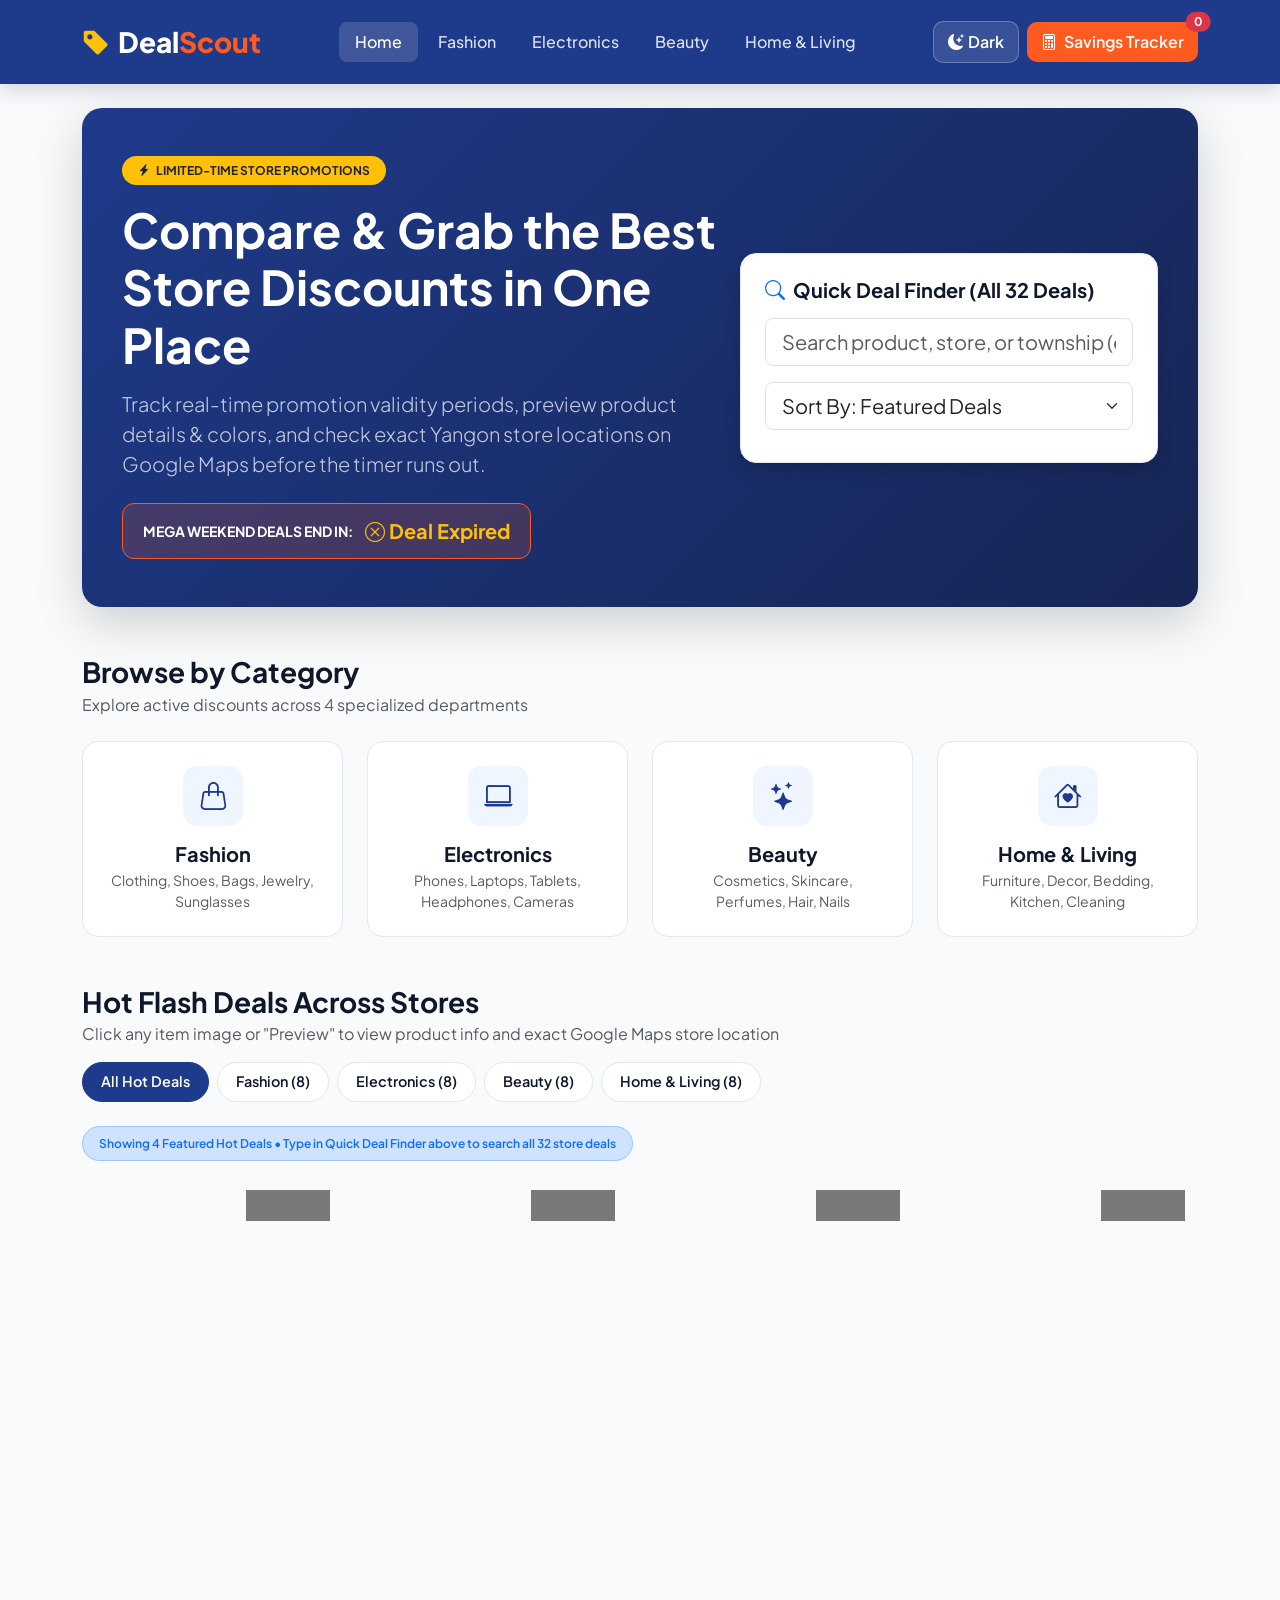
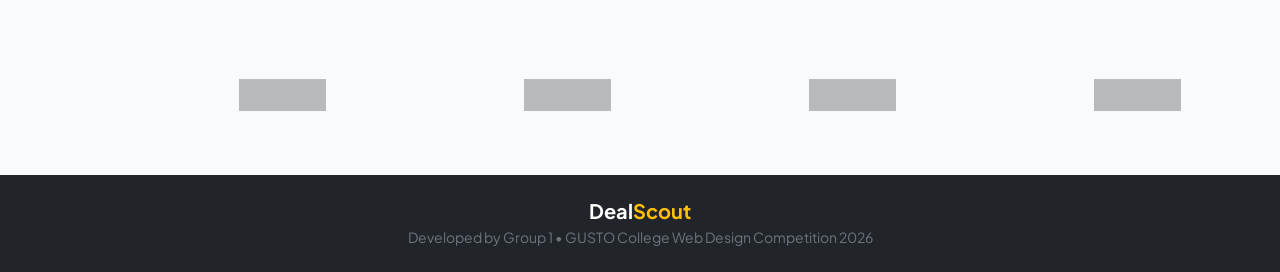
==== index.html @ e1273cd5 "Add files via upload" ====
<!DOCTYPE html>
<html lang="en" data-bs-theme="light">
<head>
    <meta charset="UTF-8">
    <meta name="viewport" content="width=device-width, initial-scale=1.0">
    <title>DealScout | Centralized Store Discount Hub</title>
    <!-- Prevent Dark Mode White Flash on Page Load -->
    <script>
        document.documentElement.setAttribute('data-bs-theme', localStorage.getItem('dealScoutTheme') || 'light');
    </script>
    <!-- Bootstrap 5.3 CSS -->
    <link href="https://cdn.jsdelivr.net/npm/bootstrap@5.3.2/dist/css/bootstrap.min.css" rel="stylesheet">
    <!-- Bootstrap Icons -->
    <link href="https://cdn.jsdelivr.net/npm/bootstrap-icons@1.11.1/font/bootstrap-icons.css" rel="stylesheet">
    <!-- Custom CSS -->
    <link rel="stylesheet" href="style.css">
    <link rel="stylesheet" href="css/style.css">
</head>
<body>

    <!-- Top Navigation Bar -->
    <nav class="navbar navbar-expand-lg navbar-dark navbar-dealscout sticky-top py-3">
        <div class="container">
            <a class="navbar-brand fs-3" href="index.html">
                <i class="bi bi-tag-fill me-2 text-warning"></i>Deal<span>Scout</span>
            </a>
            <button class="navbar-toggler" type="button" data-bs-toggle="collapse" data-bs-target="#mainNav">
                <span class="navbar-toggler-icon"></span>
            </button>
            <div class="collapse navbar-collapse" id="mainNav">
                <ul class="navbar-nav mx-auto gap-1">
                    <li class="nav-item"><a class="nav-link active" href="index.html">Home</a></li>
                    <li class="nav-item"><a class="nav-link" href="fashion.html">Fashion</a></li>
                    <li class="nav-item"><a class="nav-link" href="electronics.html">Electronics</a></li>
                    <li class="nav-item"><a class="nav-link" href="beauty.html">Beauty</a></li>
                    <li class="nav-item"><a class="nav-link" href="home-living.html">Home & Living</a></li>
                </ul>
                <div class="d-flex align-items-center gap-2 mt-3 mt-lg-0">
                    <!-- Light / Dark Mode Toggle Button -->
                    <button class="btn btn-theme-toggle" id="themeToggleBtn" type="button" title="Switch Theme">
                        <i class="bi bi-moon-stars-fill me-1"></i><span>Dark</span>
                    </button>
                    <!-- Savings Tracker Drawer Button -->
                    <button class="btn btn-accent position-relative" data-bs-toggle="offcanvas" data-bs-target="#savingsDrawer">
                        <i class="bi bi-calculator me-1"></i> Savings Tracker
                        <span id="savedCountBadge" class="position-absolute top-0 start-100 translate-middle badge rounded-pill bg-danger">0</span>
                    </button>
                </div>
            </div>
        </div>
    </nav>

    <!-- Hero Banner Section -->
    <header class="container my-4">
        <div class="hero-banner shadow-lg">
            <div class="row align-items-center g-4">
                <div class="col-lg-7">
                    <span class="badge bg-warning text-dark fw-bold mb-3 px-3 py-2 rounded-pill">
                        <i class="bi bi-lightning-charge-fill me-1"></i> LIMITED-TIME STORE PROMOTIONS
                    </span>
                    <h1 class="display-5 fw-bold mb-3">Compare & Grab the Best Store Discounts in One Place</h1>
                    <p class="lead opacity-75 mb-4">
                        Track real-time promotion validity periods, preview product details & colors, and check exact Yangon store locations on Google Maps before the timer runs out.
                    </p>
                    <div class="flash-timer-box">
                        <span class="fw-bold text-uppercase small">Mega Weekend Deals End In:</span>
                        <span class="fs-5 fw-bold text-warning" data-expiry="2026-11-05T23:59:59">Loading...</span>
                    </div>
                </div>
                <div class="col-lg-5">
                    <div class="finder-box p-4 rounded-4 shadow">
                        <h5 class="fw-bold mb-3"><i class="bi bi-search me-2 text-primary"></i>Quick Deal Finder (All 32 Deals)</h5>
                        <div class="mb-3">
                            <input type="text" id="searchInput" class="form-control form-control-lg" placeholder="Search product, store, or township (e.g. Nike, S25, Sanchaung)...">
                        </div>
                        <div class="mb-2">
                            <select id="sortSelect" class="form-select form-select-lg">
                                <option value="default">Sort By: Featured Deals</option>
                                <option value="discount-desc">Highest Discount (%)</option>
                                <option value="ending-soon">Ending Soonest (Expiry Alert)</option>
                                <option value="price-asc">Price: Low to High</option>
                                <option value="price-desc">Price: High to Low</option>
                            </select>
                        </div>
                    </div>
                </div>
            </div>
        </div>
    </header>

    <!-- 4 Main Category Showcase (Auto-hides when typing in Quick Deal Finder) -->
    <section class="container my-5" id="categoryShowcaseSection">
        <div class="d-flex justify-content-between align-items-end mb-4">
            <div>
                <h3 class="fw-bold mb-1">Browse by Category</h3>
                <p class="text-muted mb-0">Explore active discounts across 4 specialized departments</p>
            </div>
        </div>
        <div class="row g-4">
            <div class="col-6 col-md-3">
                <a href="fashion.html" class="cat-card">
                    <div class="cat-icon"><i class="bi bi-handbag"></i></div>
                    <h5 class="fw-bold mb-1">Fashion</h5>
                    <small class="text-muted">Clothing, Shoes, Bags, Jewelry, Sunglasses</small>
                </a>
            </div>
            <div class="col-6 col-md-3">
                <a href="electronics.html" class="cat-card">
                    <div class="cat-icon"><i class="bi bi-laptop"></i></div>
                    <h5 class="fw-bold mb-1">Electronics</h5>
                    <small class="text-muted">Phones, Laptops, Tablets, Headphones, Cameras</small>
                </a>
            </div>
            <div class="col-6 col-md-3">
                <a href="beauty.html" class="cat-card">
                    <div class="cat-icon"><i class="bi bi-stars"></i></div>
                    <h5 class="fw-bold mb-1">Beauty</h5>
                    <small class="text-muted">Cosmetics, Skincare, Perfumes, Hair, Nails</small>
                </a>
            </div>
            <div class="col-6 col-md-3">
                <a href="home-living.html" class="cat-card">
                    <div class="cat-icon"><i class="bi bi-house-heart"></i></div>
                    <h5 class="fw-bold mb-1">Home & Living</h5>
                    <small class="text-muted">Furniture, Decor, Bedding, Kitchen, Cleaning</small>
                </a>
            </div>
        </div>
    </section>

    <!-- Hot Limited-Time Deals & Global Search Results Section -->
    <main class="container my-5" id="dealsSection">
        <div class="d-flex flex-wrap justify-content-between align-items-center mb-4 gap-3">
            <div>
                <h3 class="fw-bold mb-1" id="dealsSectionTitle">Hot Flash Deals Across Stores</h3>
                <p class="text-muted mb-0" id="dealsSectionSubtitle">Click any item image or "Preview" to view product info and exact Google Maps store location</p>
            </div>
            <div class="d-flex flex-wrap gap-2">
                <button class="filter-btn active" data-filter="all">All Hot Deals</button>
                <button class="filter-btn" data-filter="fashion">Fashion (8)</button>
                <button class="filter-btn" data-filter="electronics">Electronics (8)</button>
                <button class="filter-btn" data-filter="beauty">Beauty (8)</button>
                <button class="filter-btn" data-filter="home">Home & Living (8)</button>
            </div>
        </div>

        <div class="row g-4" id="dealsContainer">

            <!-- ================= FEATURED HOT DEALS (4 ITEMS) ================= -->

            <!-- 1. Featured Fashion: Nike Free RN Sneakers -->
            <div class="col-md-6 col-lg-3 deal-col" data-hot="true" data-subcat="fashion" data-keywords="shoe shoes sneakers footwear nike sanchaung" data-title="Nike Free RN Running Sneakers" data-store="Light-Sneakers Shop" data-location="No.57, Mingalar St & Pannchan St Corner, Sanchaung, Yangon" data-price="140000" data-discount="30">
                <div class="deal-card">
                    <div class="deal-img-wrapper">
                        <img src="https://images.unsplash.com/photo-1542291026-7eec264c27ff?auto=format&fit=crop&w=700&q=80" alt="Nike Free RN Running Sneakers">
                        <span class="badge-discount">-30% OFF</span>
                        <span class="badge-timer" data-expiry="2026-11-04T20:00:00">Loading...</span>
                    </div>
                    <div class="p-3 d-flex flex-column flex-grow-1">
                        <div class="mb-2">
                            <div class="d-flex justify-content-between align-items-center">
                                <span class="store-tag"><i class="bi bi-shop me-1"></i>Light-Sneakers Shop</span>
                                <span class="badge bg-secondary-subtle text-secondary border">Shoes</span>
                            </div>
                            <div class="store-location mt-1"><i class="bi bi-geo-alt-fill text-danger me-1"></i>No.57, Mingalar St & Pannchan St Corner, Sanchaung, Yangon</div>
                        </div>
                        <h6 class="fw-bold mb-1">Nike Free RN Running Sneakers</h6>
                        <small class="text-muted mb-3">Valid until: Nov 4, 2026</small>
                        <div class="mt-auto">
                            <div class="d-flex align-items-baseline gap-2 mb-2">
                                <span class="price-new">140,000 MMK</span>
                                <span class="price-old">200,000 MMK</span>
                            </div>
                            <div class="d-flex justify-content-between align-items-center">
                                <span class="savings-pill">Save 60,000 MMK</span>
                                <button class="btn btn-sm btn-accent save-deal-btn" onclick="addSavedDeal('Nike Free RN Running Sneakers', 'Light-Sneakers Shop (No.57)', 200000, 140000)">
                                    <i class="bi bi-bookmark-plus me-1"></i>Save Deal
                                </button>
                            </div>
                        </div>
                    </div>
                </div>
            </div>

            <!-- 2. Featured Electronics: Sony Headphones (Expired Black & White Demo Card) -->
            <div class="col-md-6 col-lg-3 deal-col" data-hot="true" data-subcat="electronics" data-keywords="headphone headphones audio headset sony kyauktada pansodan" data-title="Sony Wireless Noise Canceling Headphones" data-store="Remax Pansodan Corner" data-location="No.237/239, Ground Floor, Pansodan St, Kyauktada, Yangon" data-price="680000" data-discount="20">
                <div class="deal-card">
                    <div class="deal-img-wrapper">
                        <img src="https://images.unsplash.com/photo-1505740420928-5e560c06d30e?auto=format&fit=crop&w=700&q=80" alt="Sony Headphones">
                        <span class="badge-discount">-20% OFF</span>
                        <span class="badge-timer" data-expiry="2026-11-01T10:00:00">Loading...</span>
                    </div>
                    <div class="p-3 d-flex flex-column flex-grow-1">
                        <div class="mb-2">
                            <div class="d-flex justify-content-between align-items-center">
                                <span class="store-tag"><i class="bi bi-shop me-1"></i>Remax Pansodan Corner</span>
                                <span class="badge bg-secondary-subtle text-secondary border">Headphones</span>
                            </div>
                            <div class="store-location mt-1"><i class="bi bi-geo-alt-fill text-danger me-1"></i>No.237/239, Ground Floor, Pansodan St, Kyauktada, Yangon</div>
                        </div>
                        <h6 class="fw-bold mb-1">Sony Wireless Noise Canceling Headphones</h6>
                        <small class="text-muted mb-3">Valid until: Nov 1, 2026</small>
                        <div class="mt-auto">
                            <div class="d-flex align-items-baseline gap-2 mb-2">
                                <span class="price-new">680,000 MMK</span>
                                <span class="price-old">850,000 MMK</span>
                            </div>
                            <div class="d-flex justify-content-between align-items-center">
                                <span class="savings-pill">Save 170,000 MMK</span>
                                <button class="btn btn-sm btn-accent save-deal-btn" onclick="addSavedDeal('Sony Wireless Noise Canceling Headphones', 'Remax Pansodan Corner (No.237/239)', 850000, 680000)">
                                    <i class="bi bi-bookmark-plus me-1"></i>Save Deal
                                </button>
                            </div>
                        </div>
                    </div>
                </div>
            </div>

            <!-- 3. Featured Beauty: Skincare Bundle (Urgent < 24 Hours Red Alert Demo Card) -->
            <div class="col-md-6 col-lg-3 deal-col" data-hot="true" data-subcat="beauty" data-keywords="skincare skin glow serum cream kamayut hledan" data-title="Hydrating Glow Skincare Full Bundle" data-store="Beauty Diary" data-location="Hledan Center, Ground Floor, Kamayut, Yangon" data-price="75000" data-discount="40">
                <div class="deal-card">
                    <div class="deal-img-wrapper">
                        <img src="https://images.unsplash.com/photo-1556228720-195a672e8a03?auto=format&fit=crop&w=700&q=80" alt="Hydrating Glow Skincare Full Bundle">
                        <span class="badge-discount">-40% OFF</span>
                        <span class="badge-timer" data-expiry="2026-11-02T15:00:00">Loading...</span>
                    </div>
                    <div class="p-3 d-flex flex-column flex-grow-1">
                        <div class="mb-2">
                            <div class="d-flex justify-content-between align-items-center">
                                <span class="store-tag"><i class="bi bi-shop me-1"></i>Beauty Diary</span>
                                <span class="badge bg-secondary-subtle text-secondary border">Skincare</span>
                            </div>
                            <div class="store-location mt-1"><i class="bi bi-geo-alt-fill text-danger me-1"></i>Hledan Center, Ground Floor, Kamayut, Yangon</div>
                        </div>
                        <h6 class="fw-bold mb-1">Hydrating Glow Skincare Full Bundle</h6>
                        <small class="text-muted mb-3">Valid until: Nov 2, 2026</small>
                        <div class="mt-auto">
                            <div class="d-flex align-items-baseline gap-2 mb-2">
                                <span class="price-new">75,000 MMK</span>
                                <span class="price-old">125,000 MMK</span>
                            </div>
                            <div class="d-flex justify-content-between align-items-center">
                                <span class="savings-pill">Save 50,000 MMK</span>
                                <button class="btn btn-sm btn-accent save-deal-btn" onclick="addSavedDeal('Hydrating Glow Skincare Full Bundle', 'Beauty Diary (Hledan Center)', 125000, 75000)">
                                    <i class="bi bi-bookmark-plus me-1"></i>Save Deal
                                </button>
                            </div>
                        </div>
                    </div>
                </div>
            </div>

            <!-- 4. Featured Home & Living: Nordic Armchair -->
            <div class="col-md-6 col-lg-3 deal-col" data-hot="true" data-subcat="home" data-keywords="furniture chair sofa armchair living thaketa" data-title="Minimalist Nordic Accent Armchair" data-store="Sweety Home Living Mall" data-location="No. 296/A-12, Ayeyar Wun Road, Thaketa, Yangon" data-price="180000" data-discount="25">
                <div class="deal-card">
                    <div class="deal-img-wrapper">
                        <img src="https://images.unsplash.com/photo-1586023492125-27b2c045efd7?auto=format&fit=crop&w=700&q=80" alt="Minimalist Nordic Accent Armchair">
                        <span class="badge-discount">-25% OFF</span>
                        <span class="badge-timer" data-expiry="2026-11-05T23:59:00">Loading...</span>
                    </div>
                    <div class="p-3 d-flex flex-column flex-grow-1">
                        <div class="mb-2">
                            <div class="d-flex justify-content-between align-items-center">
                                <span class="store-tag"><i class="bi bi-shop me-1"></i>Sweety Home Living Mall</span>
                                <span class="badge bg-secondary-subtle text-secondary border">Furniture</span>
                            </div>
                            <div class="store-location mt-1"><i class="bi bi-geo-alt-fill text-danger me-1"></i>No. 296/A-12, Ayeyar Wun Road, Thaketa, Yangon</div>
                        </div>
                        <h6 class="fw-bold mb-1">Minimalist Nordic Accent Armchair</h6>
                        <small class="text-muted mb-3">Valid until: Nov 5, 2026</small>
                        <div class="mt-auto">
                            <div class="d-flex align-items-baseline gap-2 mb-2">
                                <span class="price-new">180,000 MMK</span>
                                <span class="price-old">240,000 MMK</span>
                            </div>
                            <div class="d-flex justify-content-between align-items-center">
                                <span class="savings-pill">Save 60,000 MMK</span>
                                <button class="btn btn-sm btn-accent save-deal-btn" onclick="addSavedDeal('Minimalist Nordic Accent Armchair', 'Sweety Home Living Mall (No. 296/A-12)', 240000, 180000)">
                                    <i class="bi bi-bookmark-plus me-1"></i>Save Deal
                                </button>
                            </div>
                        </div>
                    </div>
                </div>
            </div>

            <!-- ================= REMAINING FASHION DEALS (7 ITEMS) ================= -->

            <div class="col-md-6 col-lg-3 deal-col" data-hot="false" data-subcat="fashion" data-keywords="clothing shirt cotton clothes apparel bahan" data-title="Cotton Casual Button-Down Shirt" data-store="Fashmob" data-location="Golden Link Condo, Link Street, Bahan, Yangon" data-price="45500" data-discount="35">
                <div class="deal-card">
                    <div class="deal-img-wrapper">
                        <img src="https://images.unsplash.com/photo-1596755094514-f87e34085b2c?auto=format&fit=crop&w=700&q=80" alt="Cotton Casual Button-Down Shirt">
                        <span class="badge-discount">-35% OFF</span>
                        <span class="badge-timer" data-expiry="2026-11-04T21:00:00">Loading...</span>
                    </div>
                    <div class="p-3 d-flex flex-column flex-grow-1">
                        <div class="mb-2">
                            <div class="d-flex justify-content-between align-items-center">
                                <span class="store-tag"><i class="bi bi-shop me-1"></i>Fashmob</span>
                                <span class="badge bg-secondary-subtle text-secondary border">Clothing</span>
                            </div>
                            <div class="store-location mt-1"><i class="bi bi-geo-alt-fill text-danger me-1"></i>Golden Link Condo, Link Street, Bahan, Yangon</div>
                        </div>
                        <h6 class="fw-bold mb-1">Cotton Casual Button-Down Shirt</h6>
                        <small class="text-muted mb-3">Valid until: Nov 4, 2026</small>
                        <div class="mt-auto">
                            <div class="d-flex align-items-baseline gap-2 mb-2">
                                <span class="price-new">45,500 MMK</span>
                                <span class="price-old">70,000 MMK</span>
                            </div>
                            <div class="d-flex justify-content-between align-items-center">
                                <span class="savings-pill">Save 24,500 MMK</span>
                                <button class="btn btn-sm btn-accent save-deal-btn" onclick="addSavedDeal('Cotton Casual Button-Down Shirt', 'Fashmob (Golden Link Condo)', 70000, 45500)">
                                    <i class="bi bi-bookmark-plus me-1"></i>Save Deal
                                </button>
                            </div>
                        </div>
                    </div>
                </div>
            </div>

            <div class="col-md-6 col-lg-3 deal-col" data-hot="false" data-subcat="fashion" data-keywords="clothing jacket denim clothes sanchaung times city" data-title="Classic Fit Denim Jacket" data-store="Wave Wear" data-location="Times City Mall, 2nd Floor A226, Sanchaung, Yangon" data-price="64000" data-discount="20">
                <div class="deal-card">
                    <div class="deal-img-wrapper">
                        <img src="https://images.unsplash.com/photo-1551537482-f2075a1d41f2?auto=format&fit=crop&w=700&q=80" alt="Classic Fit Denim Jacket">
                        <span class="badge-discount">-20% OFF</span>
                        <span class="badge-timer" data-expiry="2026-11-05T22:00:00">Loading...</span>
                    </div>
                    <div class="p-3 d-flex flex-column flex-grow-1">
                        <div class="mb-2">
                            <div class="d-flex justify-content-between align-items-center">
                                <span class="store-tag"><i class="bi bi-shop me-1"></i>Wave Wear</span>
                                <span class="badge bg-secondary-subtle text-secondary border">Clothing</span>
                            </div>
                            <div class="store-location mt-1"><i class="bi bi-geo-alt-fill text-danger me-1"></i>Times City Mall, 2nd Floor A226, Sanchaung, Yangon</div>
                        </div>
                        <h6 class="fw-bold mb-1">Classic Fit Denim Jacket</h6>
                        <small class="text-muted mb-3">Valid until: Nov 5, 2026</small>
                        <div class="mt-auto">
                            <div class="d-flex align-items-baseline gap-2 mb-2">
                                <span class="price-new">64,000 MMK</span>
                                <span class="price-old">80,000 MMK</span>
                            </div>
                            <div class="d-flex justify-content-between align-items-center">
                                <span class="savings-pill">Save 16,000 MMK</span>
                                <button class="btn btn-sm btn-accent save-deal-btn" onclick="addSavedDeal('Classic Fit Denim Jacket', 'Wave Wear (Times City Mall)', 80000, 64000)">
                                    <i class="bi bi-bookmark-plus me-1"></i>Save Deal
                                </button>
                            </div>
                        </div>
                    </div>
                </div>
            </div>

            <div class="col-md-6 col-lg-3 deal-col" data-hot="false" data-subcat="fashion" data-keywords="shoe shoes sneakers footwear adidas eqt sanchaung times city" data-title="Adidas EQT Bask ADV Sneakers" data-store="Fashion in Time" data-location="Times City Mall, 4th Floor A-402, Sanchaung, Yangon" data-price="135000" data-discount="25">
                <div class="deal-card">
                    <div class="deal-img-wrapper">
                        <img src="https://images.unsplash.com/photo-1518002171953-a080ee817e1f?auto=format&fit=crop&w=700&q=80" alt="Adidas EQT Bask ADV Sneakers">
                        <span class="badge-discount">-25% OFF</span>
                        <span class="badge-timer" data-expiry="2026-11-04T18:00:00">Loading...</span>
                    </div>
                    <div class="p-3 d-flex flex-column flex-grow-1">
                        <div class="mb-2">
                            <div class="d-flex justify-content-between align-items-center">
                                <span class="store-tag"><i class="bi bi-shop me-1"></i>Fashion in Time</span>
                                <span class="badge bg-secondary-subtle text-secondary border">Shoes</span>
                            </div>
                            <div class="store-location mt-1"><i class="bi bi-geo-alt-fill text-danger me-1"></i>Times City Mall, 4th Floor A-402, Sanchaung, Yangon</div>
                        </div>
                        <h6 class="fw-bold mb-1">Adidas EQT Bask ADV Sneakers</h6>
                        <small class="text-muted mb-3">Valid until: Nov 4, 2026</small>
                        <div class="mt-auto">
                            <div class="d-flex align-items-baseline gap-2 mb-2">
                                <span class="price-new">135,000 MMK</span>
                                <span class="price-old">180,000 MMK</span>
                            </div>
                            <div class="d-flex justify-content-between align-items-center">
                                <span class="savings-pill">Save 45,000 MMK</span>
                                <button class="btn btn-sm btn-accent save-deal-btn" onclick="addSavedDeal('Adidas EQT Bask ADV Sneakers', 'Fashion in Time (Times City Mall)', 180000, 135000)">
                                    <i class="bi bi-bookmark-plus me-1"></i>Save Deal
                                </button>
                            </div>
                        </div>
                    </div>
                </div>
            </div>

            <div class="col-md-6 col-lg-3 deal-col" data-hot="false" data-subcat="fashion" data-keywords="bag bags handbag leather crossbody bahan" data-title="Classic Leather Crossbody Bag" data-store="The Classy Branded Collection" data-location="Inya Palace Center, Kabar Aye Pagoda Road, Bahan, Yangon" data-price="84000" data-discount="30">
                <div class="deal-card">
                    <div class="deal-img-wrapper">
                        <img src="https://images.unsplash.com/photo-1548036328-c9fa89d128fa?auto=format&fit=crop&w=700&q=80" alt="Classic Leather Crossbody Bag">
                        <span class="badge-discount">-30% OFF</span>
                        <span class="badge-timer" data-expiry="2026-11-02T16:00:00">Loading...</span>
                    </div>
                    <div class="p-3 d-flex flex-column flex-grow-1">
                        <div class="mb-2">
                            <div class="d-flex justify-content-between align-items-center">
                                <span class="store-tag"><i class="bi bi-shop me-1"></i>The Classy Branded Collection</span>
                                <span class="badge bg-secondary-subtle text-secondary border">Bags</span>
                            </div>
                            <div class="store-location mt-1"><i class="bi bi-geo-alt-fill text-danger me-1"></i>Inya Palace Center, Kabar Aye Pagoda Road, Bahan, Yangon</div>
                        </div>
                        <h6 class="fw-bold mb-1">Classic Leather Crossbody Bag</h6>
                        <small class="text-muted mb-3">Valid until: Nov 2, 2026</small>
                        <div class="mt-auto">
                            <div class="d-flex align-items-baseline gap-2 mb-2">
                                <span class="price-new">84,000 MMK</span>
                                <span class="price-old">120,000 MMK</span>
                            </div>
                            <div class="d-flex justify-content-between align-items-center">
                                <span class="savings-pill">Save 36,000 MMK</span>
                                <button class="btn btn-sm btn-accent save-deal-btn" onclick="addSavedDeal('Classic Leather Crossbody Bag', 'The Classy Branded Collection (Inya Palace Center)', 120000, 84000)">
                                    <i class="bi bi-bookmark-plus me-1"></i>Save Deal
                                </button>
                            </div>
                        </div>
                    </div>
                </div>
            </div>

            <div class="col-md-6 col-lg-3 deal-col" data-hot="false" data-subcat="fashion" data-keywords="bag bags tote handbag mingalar taung nyunt" data-title="Structured Everyday Tote Bag" data-store="MSTY Branded Bags" data-location="GaMonePwint Mall (E1-07), Mingalar Taung Nyunt, Yangon" data-price="55000" data-discount="45">
                <div class="deal-card">
                    <div class="deal-img-wrapper">
                        <img src="https://images.unsplash.com/photo-1590874103328-eac38a683ce7?auto=format&fit=crop&w=700&q=80" alt="Structured Everyday Tote Bag">
                        <span class="badge-discount">-45% OFF</span>
                        <span class="badge-timer" data-expiry="2026-11-01T11:00:00">Loading...</span>
                    </div>
                    <div class="p-3 d-flex flex-column flex-grow-1">
                        <div class="mb-2">
                            <div class="d-flex justify-content-between align-items-center">
                                <span class="store-tag"><i class="bi bi-shop me-1"></i>MSTY Branded Bags</span>
                                <span class="badge bg-secondary-subtle text-secondary border">Bags</span>
                            </div>
                            <div class="store-location mt-1"><i class="bi bi-geo-alt-fill text-danger me-1"></i>GaMonePwint Mall (E1-07), Mingalar Taung Nyunt, Yangon</div>
                        </div>
                        <h6 class="fw-bold mb-1">Structured Everyday Tote Bag</h6>
                        <small class="text-muted mb-3">Valid until: Nov 1, 2026</small>
                        <div class="mt-auto">
                            <div class="d-flex align-items-baseline gap-2 mb-2">
                                <span class="price-new">55,000 MMK</span>
                                <span class="price-old">100,000 MMK</span>
                            </div>
                            <div class="d-flex justify-content-between align-items-center">
                                <span class="savings-pill">Save 45,000 MMK</span>
                                <button class="btn btn-sm btn-accent save-deal-btn" onclick="addSavedDeal('Structured Everyday Tote Bag', 'MSTY Branded Bags (GaMonePwint Mall)', 100000, 55000)">
                                    <i class="bi bi-bookmark-plus me-1"></i>Save Deal
                                </button>
                            </div>
                        </div>
                    </div>
                </div>
            </div>

            <div class="col-md-6 col-lg-3 deal-col" data-hot="false" data-subcat="fashion" data-keywords="jewelry necklace ring accessory kamayut hledan" data-title="18K Gold Layered Pendant Necklace" data-store="Fancy House Jewelry" data-location="G-10, Tower-B, Diamond Condo, Hledan, Kamayut, Yangon" data-price="90000" data-discount="40">
                <div class="deal-card">
                    <div class="deal-img-wrapper">
                        <img src="https://images.unsplash.com/photo-1599643477877-530eb83abc8e?auto=format&fit=crop&w=700&q=80" alt="18K Gold Layered Pendant Necklace">
                        <span class="badge-discount">-40% OFF</span>
                        <span class="badge-timer" data-expiry="2026-11-05T19:00:00">Loading...</span>
                    </div>
                    <div class="p-3 d-flex flex-column flex-grow-1">
                        <div class="mb-2">
                            <div class="d-flex justify-content-between align-items-center">
                                <span class="store-tag"><i class="bi bi-shop me-1"></i>Fancy House Jewelry</span>
                                <span class="badge bg-secondary-subtle text-secondary border">Jewelry</span>
                            </div>
                            <div class="store-location mt-1"><i class="bi bi-geo-alt-fill text-danger me-1"></i>G-10, Tower-B, Diamond Condo, Hledan, Kamayut, Yangon</div>
                        </div>
                        <h6 class="fw-bold mb-1">18K Gold Layered Pendant Necklace</h6>
                        <small class="text-muted mb-3">Valid until: Nov 5, 2026</small>
                        <div class="mt-auto">
                            <div class="d-flex align-items-baseline gap-2 mb-2">
                                <span class="price-new">90,000 MMK</span>
                                <span class="price-old">150,000 MMK</span>
                            </div>
                            <div class="d-flex justify-content-between align-items-center">
                                <span class="savings-pill">Save 60,000 MMK</span>
                                <button class="btn btn-sm btn-accent save-deal-btn" onclick="addSavedDeal('18K Gold Layered Pendant Necklace', 'Fancy House Jewelry (G-10)', 150000, 90000)">
                                    <i class="bi bi-bookmark-plus me-1"></i>Save Deal
                                </button>
                            </div>
                        </div>
                    </div>
                </div>
            </div>

            <div class="col-md-6 col-lg-3 deal-col" data-hot="false" data-subcat="fashion" data-keywords="sunglasses shades glasses eyewear south okkalapa" data-title="Retro Round Frame UV400 Sunglasses" data-store="Grand Optics" data-location="No.1136, Thu Mingalar Road, 6th Ward, South Okkalapa, Yangon" data-price="110000" data-discount="50">
                <div class="deal-card">
                    <div class="deal-img-wrapper">
                        <img src="https://images.unsplash.com/photo-1511499767150-a48a237f0083?auto=format&fit=crop&w=700&q=80" alt="Retro Round Frame UV400 Sunglasses">
                        <span class="badge-discount">-50% OFF</span>
                        <span class="badge-timer" data-expiry="2026-11-04T15:00:00">Loading...</span>
                    </div>
                    <div class="p-3 d-flex flex-column flex-grow-1">
                        <div class="mb-2">
                            <div class="d-flex justify-content-between align-items-center">
                                <span class="store-tag"><i class="bi bi-shop me-1"></i>Grand Optics</span>
                                <span class="badge bg-secondary-subtle text-secondary border">Sunglasses</span>
                            </div>
                            <div class="store-location mt-1"><i class="bi bi-geo-alt-fill text-danger me-1"></i>No.1136, Thu Mingalar Road, 6th Ward, South Okkalapa, Yangon</div>
                        </div>
                        <h6 class="fw-bold mb-1">Retro Round Frame UV400 Sunglasses</h6>
                        <small class="text-muted mb-3">Valid until: Nov 4, 2026</small>
                        <div class="mt-auto">
                            <div class="d-flex align-items-baseline gap-2 mb-2">
                                <span class="price-new">110,000 MMK</span>
                                <span class="price-old">220,000 MMK</span>
                            </div>
                            <div class="d-flex justify-content-between align-items-center">
                                <span class="savings-pill">Save 110,000 MMK</span>
                                <button class="btn btn-sm btn-accent save-deal-btn" onclick="addSavedDeal('Retro Round Frame UV400 Sunglasses', 'Grand Optics (No.1136)', 220000, 110000)">
                                    <i class="bi bi-bookmark-plus me-1"></i>Save Deal
                                </button>
                            </div>
                        </div>
                    </div>
                </div>
            </div>

            <!-- ================= REMAINING ELECTRONICS DEALS (7 ITEMS) ================= -->

            <div class="col-md-6 col-lg-3 deal-col" data-hot="false" data-subcat="electronics" data-keywords="phone phones smartphone mobile samsung s25 bahan myanmar plaza" data-title="Samsung Galaxy S25 Ultra 5G (256GB)" data-store="Super Mobile Yangon" data-location="Myanmar Plaza, 2nd Floor, Kabar Aye Pagoda Rd, Bahan, Yangon" data-price="3400000" data-discount="15">
                <div class="deal-card">
                    <div class="deal-img-wrapper">
                        <img src="https://media.extra.com/s/aurora/100506854_800/SAMSUNG-Galaxy-S26-Ultra%2C-5G%2C-256-GB%2C-Black?locale=en-GB,en-*,*&$Listing-Product-2x$" class="img-contain-mode" alt="Samsung Galaxy S25 Ultra 5G">
                        <span class="badge-discount">-15% OFF</span>
                        <span class="badge-timer" data-expiry="2026-11-04T20:00:00">Loading...</span>
                    </div>
                    <div class="p-3 d-flex flex-column flex-grow-1">
                        <div class="mb-2">
                            <div class="d-flex justify-content-between align-items-center">
                                <span class="store-tag"><i class="bi bi-shop me-1"></i>Super Mobile Yangon</span>
                                <span class="badge bg-secondary-subtle text-secondary border">Phones</span>
                            </div>
                            <div class="store-location mt-1"><i class="bi bi-geo-alt-fill text-danger me-1"></i>Myanmar Plaza, 2nd Floor, Kabar Aye Pagoda Rd, Bahan, Yangon</div>
                        </div>
                        <h6 class="fw-bold mb-1">Samsung Galaxy S25 Ultra 5G (256GB)</h6>
                        <small class="text-muted mb-3">Valid until: Nov 4, 2026</small>
                        <div class="mt-auto">
                            <div class="d-flex align-items-baseline gap-2 mb-2">
                                <span class="price-new">3,400,000 MMK</span>
                                <span class="price-old">4,000,000 MMK</span>
                            </div>
                            <div class="d-flex justify-content-between align-items-center">
                                <span class="savings-pill">Save 600,000 MMK</span>
                                <button class="btn btn-sm btn-accent save-deal-btn" onclick="addSavedDeal('Samsung Galaxy S25 Ultra 5G (256GB)', 'Super Mobile Yangon (Myanmar Plaza)', 4000000, 3400000)">
                                    <i class="bi bi-bookmark-plus me-1"></i>Save Deal
                                </button>
                            </div>
                        </div>
                    </div>
                </div>
            </div>

            <div class="col-md-6 col-lg-3 deal-col" data-hot="false" data-subcat="electronics" data-keywords="phone phones xiaomi redmi mobile sanchaung times city" data-title="Redmi Note 14 Pro 5G" data-store="iSure Mobile" data-location="Times City Mall, 2nd Floor, Sanchaung, Yangon" data-price="960000" data-discount="20">
                <div class="deal-card">
                    <div class="deal-img-wrapper">
                        <img src="https://encrypted-tbn0.gstatic.com/images?q=tbn:ANd9GcQish_5Z_wjHWWXAEHaFngCoHXGI5Tsegt_9TX6HOlY03MUdDMTGIilswM&s=10" class="img-contain-mode" alt="Redmi Note 14 Pro 5G">
                        <span class="badge-discount">-20% OFF</span>
                        <span class="badge-timer" data-expiry="2026-11-02T14:00:00">Loading...</span>
                    </div>
                    <div class="p-3 d-flex flex-column flex-grow-1">
                        <div class="mb-2">
                            <div class="d-flex justify-content-between align-items-center">
                                <span class="store-tag"><i class="bi bi-shop me-1"></i>iSure Mobile</span>
                                <span class="badge bg-secondary-subtle text-secondary border">Phones</span>
                            </div>
                            <div class="store-location mt-1"><i class="bi bi-geo-alt-fill text-danger me-1"></i>Times City Mall, 2nd Floor, Sanchaung, Yangon</div>
                        </div>
                        <h6 class="fw-bold mb-1">Redmi Note 14 Pro 5G</h6>
                        <small class="text-muted mb-3">Valid until: Nov 2, 2026</small>
                        <div class="mt-auto">
                            <div class="d-flex align-items-baseline gap-2 mb-2">
                                <span class="price-new">960,000 MMK</span>
                                <span class="price-old">1,200,000 MMK</span>
                            </div>
                            <div class="d-flex justify-content-between align-items-center">
                                <span class="savings-pill">Save 240,000 MMK</span>
                                <button class="btn btn-sm btn-accent save-deal-btn" onclick="addSavedDeal('Redmi Note 14 Pro 5G', 'iSure Mobile (Times City Mall)', 1200000, 960000)">
                                    <i class="bi bi-bookmark-plus me-1"></i>Save Deal
                                </button>
                            </div>
                        </div>
                    </div>
                </div>
            </div>

            <div class="col-md-6 col-lg-3 deal-col" data-hot="false" data-subcat="electronics" data-keywords="laptop laptops gaming computer asus kyauktada" data-title="ASUS TUF Gaming F15 (RTX 4060)" data-store="MTC-Computer Sales & Services" data-location="No.161, 38th Street (Middle Block), Kyauktada, Yangon" data-price="2550000" data-discount="15">
                <div class="deal-card">
                    <div class="deal-img-wrapper">
                        <img src="https://images.unsplash.com/photo-1603302576837-37561b2e2302?auto=format&fit=crop&w=700&q=80" alt="ASUS TUF Gaming F15">
                        <span class="badge-discount">-15% OFF</span>
                        <span class="badge-timer" data-expiry="2026-11-05T21:00:00">Loading...</span>
                    </div>
                    <div class="p-3 d-flex flex-column flex-grow-1">
                        <div class="mb-2">
                            <div class="d-flex justify-content-between align-items-center">
                                <span class="store-tag"><i class="bi bi-shop me-1"></i>MTC-Computer Sales & Services</span>
                                <span class="badge bg-secondary-subtle text-secondary border">Laptops</span>
                            </div>
                            <div class="store-location mt-1"><i class="bi bi-geo-alt-fill text-danger me-1"></i>No.161, 38th Street (Middle Block), Kyauktada, Yangon</div>
                        </div>
                        <h6 class="fw-bold mb-1">ASUS TUF Gaming F15 (RTX 4060)</h6>
                        <small class="text-muted mb-3">Valid until: Nov 5, 2026</small>
                        <div class="mt-auto">
                            <div class="d-flex align-items-baseline gap-2 mb-2">
                                <span class="price-new">2,550,000 MMK</span>
                                <span class="price-old">3,000,000 MMK</span>
                            </div>
                            <div class="d-flex justify-content-between align-items-center">
                                <span class="savings-pill">Save 450,000 MMK</span>
                                <button class="btn btn-sm btn-accent save-deal-btn" onclick="addSavedDeal('ASUS TUF Gaming F15 (RTX 4060)', 'MTC-Computer Sales & Services (No.161)', 3000000, 2550000)">
                                    <i class="bi bi-bookmark-plus me-1"></i>Save Deal
                                </button>
                            </div>
                        </div>
                    </div>
                </div>
            </div>

            <div class="col-md-6 col-lg-3 deal-col" data-hot="false" data-subcat="electronics" data-keywords="laptop laptops notebook computer dell pazundaung" data-title="Dell Inspiron 15 Core i7 Laptop" data-store="IT Kingdom Digital Life Store" data-location="No.144, Bogyoke Aung San Street, Pazundaung, Yangon" data-price="1440000" data-discount="20">
                <div class="deal-card">
                    <div class="deal-img-wrapper">
                        <img src="https://images.unsplash.com/photo-1588872657578-7efd1f1555ed?auto=format&fit=crop&w=700&q=80" alt="Dell Inspiron 15">
                        <span class="badge-discount">-20% OFF</span>
                        <span class="badge-timer" data-expiry="2026-11-04T18:00:00">Loading...</span>
                    </div>
                    <div class="p-3 d-flex flex-column flex-grow-1">
                        <div class="mb-2">
                            <div class="d-flex justify-content-between align-items-center">
                                <span class="store-tag"><i class="bi bi-shop me-1"></i>IT Kingdom Digital Life Store</span>
                                <span class="badge bg-secondary-subtle text-secondary border">Laptops</span>
                            </div>
                            <div class="store-location mt-1"><i class="bi bi-geo-alt-fill text-danger me-1"></i>No.144, Bogyoke Aung San Street, Pazundaung, Yangon</div>
                        </div>
                        <h6 class="fw-bold mb-1">Dell Inspiron 15 Core i7 Laptop</h6>
                        <small class="text-muted mb-3">Valid until: Nov 4, 2026</small>
                        <div class="mt-auto">
                            <div class="d-flex align-items-baseline gap-2 mb-2">
                                <span class="price-new">1,440,000 MMK</span>
                                <span class="price-old">1,800,000 MMK</span>
                            </div>
                            <div class="d-flex justify-content-between align-items-center">
                                <span class="savings-pill">Save 360,000 MMK</span>
                                <button class="btn btn-sm btn-accent save-deal-btn" onclick="addSavedDeal('Dell Inspiron 15 Core i7 Laptop', 'IT Kingdom Digital Life Store (No.144)', 1800000, 1440000)">
                                    <i class="bi bi-bookmark-plus me-1"></i>Save Deal
                                </button>
                            </div>
                        </div>
                    </div>
                </div>
            </div>

            <div class="col-md-6 col-lg-3 deal-col" data-hot="false" data-subcat="electronics" data-keywords="tablet tablets ipad apple bahan" data-title="Apple iPad Air Wi-Fi (128GB)" data-store="UNiQUE IT & Mobile Center 3" data-location="No.171, U Chit Maung Road, Bahan, Yangon" data-price="1870000" data-discount="15">
                <div class="deal-card">
                    <div class="deal-img-wrapper">
                        <img src="https://images.unsplash.com/photo-1544244015-0df4b3ffc6b0?auto=format&fit=crop&w=700&q=80" alt="Apple iPad Air">
                        <span class="badge-discount">-15% OFF</span>
                        <span class="badge-timer" data-expiry="2026-11-05T22:00:00">Loading...</span>
                    </div>
                    <div class="p-3 d-flex flex-column flex-grow-1">
                        <div class="mb-2">
                            <div class="d-flex justify-content-between align-items-center">
                                <span class="store-tag"><i class="bi bi-shop me-1"></i>UNiQUE IT & Mobile Center 3</span>
                                <span class="badge bg-secondary-subtle text-secondary border">Tablets</span>
                            </div>
                            <div class="store-location mt-1"><i class="bi bi-geo-alt-fill text-danger me-1"></i>No.171, U Chit Maung Road, Bahan, Yangon</div>
                        </div>
                        <h6 class="fw-bold mb-1">Apple iPad Air Wi-Fi (128GB)</h6>
                        <small class="text-muted mb-3">Valid until: Nov 5, 2026</small>
                        <div class="mt-auto">
                            <div class="d-flex align-items-baseline gap-2 mb-2">
                                <span class="price-new">1,870,000 MMK</span>
                                <span class="price-old">2,200,000 MMK</span>
                            </div>
                            <div class="d-flex justify-content-between align-items-center">
                                <span class="savings-pill">Save 330,000 MMK</span>
                                <button class="btn btn-sm btn-accent save-deal-btn" onclick="addSavedDeal('Apple iPad Air Wi-Fi (128GB)', 'UNiQUE IT & Mobile Center 3 (No.171)', 2200000, 1870000)">
                                    <i class="bi bi-bookmark-plus me-1"></i>Save Deal
                                </button>
                            </div>
                        </div>
                    </div>
                </div>
            </div>

            <div class="col-md-6 col-lg-3 deal-col" data-hot="false" data-subcat="electronics" data-keywords="headphone headphones headset audio north dagon pinlon" data-title="Wireless Pure Bass On-Ear Headset" data-store="Gadgets Corner Yangon" data-location="Pinlon Hills Shopping Mall, 1st Floor, North Dagon, Yangon" data-price="165000" data-discount="45">
                <div class="deal-card">
                    <div class="deal-img-wrapper">
                        <img src="https://images.unsplash.com/photo-1583394838336-acd977736f90?auto=format&fit=crop&w=700&q=80" alt="Wireless Pure Bass On-Ear Headset">
                        <span class="badge-discount">-45% OFF</span>
                        <span class="badge-timer" data-expiry="2026-11-04T16:00:00">Loading...</span>
                    </div>
                    <div class="p-3 d-flex flex-column flex-grow-1">
                        <div class="mb-2">
                            <div class="d-flex justify-content-between align-items-center">
                                <span class="store-tag"><i class="bi bi-shop me-1"></i>Gadgets Corner Yangon</span>
                                <span class="badge bg-secondary-subtle text-secondary border">Headphones</span>
                            </div>
                            <div class="store-location mt-1"><i class="bi bi-geo-alt-fill text-danger me-1"></i>Pinlon Hills Shopping Mall, 1st Floor, North Dagon, Yangon</div>
                        </div>
                        <h6 class="fw-bold mb-1">Wireless Pure Bass On-Ear Headset</h6>
                        <small class="text-muted mb-3">Valid until: Nov 4, 2026</small>
                        <div class="mt-auto">
                            <div class="d-flex align-items-baseline gap-2 mb-2">
                                <span class="price-new">165,000 MMK</span>
                                <span class="price-old">300,000 MMK</span>
                            </div>
                            <div class="d-flex justify-content-between align-items-center">
                                <span class="savings-pill">Save 135,000 MMK</span>
                                <button class="btn btn-sm btn-accent save-deal-btn" onclick="addSavedDeal('Wireless Pure Bass On-Ear Headset', 'Gadgets Corner Yangon (Pinlon Hills Shopping Mall)', 300000, 165000)">
                                    <i class="bi bi-bookmark-plus me-1"></i>Save Deal
                                </button>
                            </div>
                        </div>
                    </div>
                </div>
            </div>

            <div class="col-md-6 col-lg-3 deal-col" data-hot="false" data-subcat="electronics" data-keywords="camera cameras photography canon kyauktada" data-title="Canon EOS Digital Camera & Lens Kit" data-store="Camerashopgallery" data-location="No.182/202, 34th Street, Kyauktada, Yangon" data-price="1750000" data-discount="30">
                <div class="deal-card">
                    <div class="deal-img-wrapper">
                        <img src="https://images.unsplash.com/photo-1516035069371-29a1b244cc32?auto=format&fit=crop&w=700&q=80" alt="Canon EOS Digital Camera">
                        <span class="badge-discount">-30% OFF</span>
                        <span class="badge-timer" data-expiry="2026-11-04T23:59:00">Loading...</span>
                    </div>
                    <div class="p-3 d-flex flex-column flex-grow-1">
                        <div class="mb-2">
                            <div class="d-flex justify-content-between align-items-center">
                                <span class="store-tag"><i class="bi bi-shop me-1"></i>Camerashopgallery</span>
                                <span class="badge bg-secondary-subtle text-secondary border">Cameras</span>
                            </div>
                            <div class="store-location mt-1"><i class="bi bi-geo-alt-fill text-danger me-1"></i>No.182/202, 34th Street, Kyauktada, Yangon</div>
                        </div>
                        <h6 class="fw-bold mb-1">Canon EOS Digital Camera & Lens Kit</h6>
                        <small class="text-muted mb-3">Valid until: Nov 4, 2026</small>
                        <div class="mt-auto">
                            <div class="d-flex align-items-baseline gap-2 mb-2">
                                <span class="price-new">1,750,000 MMK</span>
                                <span class="price-old">2,500,000 MMK</span>
                            </div>
                            <div class="d-flex justify-content-between align-items-center">
                                <span class="savings-pill">Save 750,000 MMK</span>
                                <button class="btn btn-sm btn-accent save-deal-btn" onclick="addSavedDeal('Canon EOS Digital Camera & Lens Kit', 'Camerashopgallery (No.182/202)', 2500000, 1750000)">
                                    <i class="bi bi-bookmark-plus me-1"></i>Save Deal
                                </button>
                            </div>
                        </div>
                    </div>
                </div>
            </div>

            <!-- ================= REMAINING BEAUTY DEALS (7 ITEMS) ================= -->

            <div class="col-md-6 col-lg-3 deal-col" data-hot="false" data-subcat="beauty" data-keywords="cosmetics makeup lipstick junction city pabedan" data-title="Matte Velvet Lipstick Trio Set" data-store="M.A.C Cosmetics" data-location="No. 01-C001, Level 1, Junction City, Pabedan, Yangon" data-price="68000" data-discount="32">
                <div class="deal-card">
                    <div class="deal-img-wrapper">
                        <img src="https://images.unsplash.com/photo-1586495777744-4413f21062fa?auto=format&fit=crop&w=700&q=80" alt="Matte Velvet Lipstick Trio Set">
                        <span class="badge-discount">-32% OFF</span>
                        <span class="badge-timer" data-expiry="2026-11-04T21:00:00">Loading...</span>
                    </div>
                    <div class="p-3 d-flex flex-column flex-grow-1">
                        <div class="mb-2">
                            <div class="d-flex justify-content-between align-items-center">
                                <span class="store-tag"><i class="bi bi-shop me-1"></i>M.A.C Cosmetics</span>
                                <span class="badge bg-secondary-subtle text-secondary border">Cosmetics</span>
                            </div>
                            <div class="store-location mt-1"><i class="bi bi-geo-alt-fill text-danger me-1"></i>No. 01-C001, Level 1, Junction City, Pabedan, Yangon</div>
                        </div>
                        <h6 class="fw-bold mb-1">Matte Velvet Lipstick Trio Set</h6>
                        <small class="text-muted mb-3">Valid until: Nov 4, 2026</small>
                        <div class="mt-auto">
                            <div class="d-flex align-items-baseline gap-2 mb-2">
                                <span class="price-new">68,000 MMK</span>
                                <span class="price-old">100,000 MMK</span>
                            </div>
                            <div class="d-flex justify-content-between align-items-center">
                                <span class="savings-pill">Save 32,000 MMK</span>
                                <button class="btn btn-sm btn-accent save-deal-btn" onclick="addSavedDeal('Matte Velvet Lipstick Trio Set', 'M.A.C Cosmetics (No. 01-C001)', 100000, 68000)">
                                    <i class="bi bi-bookmark-plus me-1"></i>Save Deal
                                </button>
                            </div>
                        </div>
                    </div>
                </div>
            </div>

            <div class="col-md-6 col-lg-3 deal-col" data-hot="false" data-subcat="beauty" data-keywords="cosmetics makeup palette brush pazundaung" data-title="Pro Makeup Brush & Eyeshadow Palette Combo" data-store="K-Beauty House" data-location="No. 108, Bogyoke Aung San Rd, Corner of Yae Kyaw Rd, Pazundaung" data-price="36000" data-discount="25">
                <div class="deal-card">
                    <div class="deal-img-wrapper">
                        <img src="https://images.unsplash.com/photo-1596462502278-27bfdc403348?auto=format&fit=crop&w=700&q=80" alt="Pro Makeup Brush & Eyeshadow Palette Combo">
                        <span class="badge-discount">-25% OFF</span>
                        <span class="badge-timer" data-expiry="2026-11-04T20:00:00">Loading...</span>
                    </div>
                    <div class="p-3 d-flex flex-column flex-grow-1">
                        <div class="mb-2">
                            <div class="d-flex justify-content-between align-items-center">
                                <span class="store-tag"><i class="bi bi-shop me-1"></i>K-Beauty House</span>
                                <span class="badge bg-secondary-subtle text-secondary border">Cosmetics</span>
                            </div>
                            <div class="store-location mt-1"><i class="bi bi-geo-alt-fill text-danger me-1"></i>No. 108, Bogyoke Aung San Rd, Corner of Yae Kyaw Rd, Pazundaung</div>
                        </div>
                        <h6 class="fw-bold mb-1">Pro Makeup Brush & Eyeshadow Palette Combo</h6>
                        <small class="text-muted mb-3">Valid until: Nov 4, 2026</small>
                        <div class="mt-auto">
                            <div class="d-flex align-items-baseline gap-2 mb-2">
                                <span class="price-new">36,000 MMK</span>
                                <span class="price-old">48,000 MMK</span>
                            </div>
                            <div class="d-flex justify-content-between align-items-center">
                                <span class="savings-pill">Save 12,000 MMK</span>
                                <button class="btn btn-sm btn-accent save-deal-btn" onclick="addSavedDeal('Pro Makeup Brush & Eyeshadow Palette Combo', 'K-Beauty House (No. 108)', 48000, 36000)">
                                    <i class="bi bi-bookmark-plus me-1"></i>Save Deal
                                </button>
                            </div>
                        </div>
                    </div>
                </div>
            </div>

            <div class="col-md-6 col-lg-3 deal-col" data-hot="false" data-subcat="beauty" data-keywords="skincare skin serum dropper dagon taw win" data-title="Advanced Repair Facial Dropper Serum" data-store="The Face Shop" data-location="Taw Win Centre, Pyay Road, Dagon Township, Yangon" data-price="28000" data-discount="30">
                <div class="deal-card">
                    <div class="deal-img-wrapper">
                        <img src="https://images.unsplash.com/photo-1620916566398-39f1143ab7be?auto=format&fit=crop&w=700&q=80" alt="Advanced Repair Facial Dropper Serum">
                        <span class="badge-discount">-30% OFF</span>
                        <span class="badge-timer" data-expiry="2026-11-03T22:00:00">Loading...</span>
                    </div>
                    <div class="p-3 d-flex flex-column flex-grow-1">
                        <div class="mb-2">
                            <div class="d-flex justify-content-between align-items-center">
                                <span class="store-tag"><i class="bi bi-shop me-1"></i>The Face Shop</span>
                                <span class="badge bg-secondary-subtle text-secondary border">Skincare</span>
                            </div>
                            <div class="store-location mt-1"><i class="bi bi-geo-alt-fill text-danger me-1"></i>Taw Win Centre, Pyay Road, Dagon Township, Yangon</div>
                        </div>
                        <h6 class="fw-bold mb-1">Advanced Repair Facial Dropper Serum</h6>
                        <small class="text-muted mb-3">Valid until: Nov 3, 2026</small>
                        <div class="mt-auto">
                            <div class="d-flex align-items-baseline gap-2 mb-2">
                                <span class="price-new">28,000 MMK</span>
                                <span class="price-old">40,000 MMK</span>
                            </div>
                            <div class="d-flex justify-content-between align-items-center">
                                <span class="savings-pill">Save 12,000 MMK</span>
                                <button class="btn btn-sm btn-accent save-deal-btn" onclick="addSavedDeal('Advanced Repair Facial Dropper Serum', 'The Face Shop (Taw Win Centre)', 40000, 28000)">
                                    <i class="bi bi-bookmark-plus me-1"></i>Save Deal
                                </button>
                            </div>
                        </div>
                    </div>
                </div>
            </div>

            <div class="col-md-6 col-lg-3 deal-col" data-hot="false" data-subcat="beauty" data-keywords="perfume perfumes fragrance scent junction city" data-title="Luxury Floral Eau De Parfum (100ml)" data-store="Fragrance Gallery" data-location="Junction City, Level 1, Pabedan, Yangon" data-price="165000" data-discount="25">
                <div class="deal-card">
                    <div class="deal-img-wrapper">
                        <img src="https://images.unsplash.com/photo-1541643600914-78b084683601?auto=format&fit=crop&w=700&q=80" alt="Luxury Floral Eau De Parfum">
                        <span class="badge-discount">-25% OFF</span>
                        <span class="badge-timer" data-expiry="2026-11-01T09:00:00">Loading...</span>
                    </div>
                    <div class="p-3 d-flex flex-column flex-grow-1">
                        <div class="mb-2">
                            <div class="d-flex justify-content-between align-items-center">
                                <span class="store-tag"><i class="bi bi-shop me-1"></i>Fragrance Gallery</span>
                                <span class="badge bg-secondary-subtle text-secondary border">Perfumes</span>
                            </div>
                            <div class="store-location mt-1"><i class="bi bi-geo-alt-fill text-danger me-1"></i>Junction City, Level 1, Pabedan, Yangon</div>
                        </div>
                        <h6 class="fw-bold mb-1">Luxury Floral Eau De Parfum (100ml)</h6>
                        <small class="text-muted mb-3">Valid until: Nov 1, 2026</small>
                        <div class="mt-auto">
                            <div class="d-flex align-items-baseline gap-2 mb-2">
                                <span class="price-new">165,000 MMK</span>
                                <span class="price-old">220,000 MMK</span>
                            </div>
                            <div class="d-flex justify-content-between align-items-center">
                                <span class="savings-pill">Save 55,000 MMK</span>
                                <button class="btn btn-sm btn-accent save-deal-btn" onclick="addSavedDeal('Luxury Floral Eau De Parfum (100ml)', 'Fragrance Gallery (Junction City)', 220000, 165000)">
                                    <i class="bi bi-bookmark-plus me-1"></i>Save Deal
                                </button>
                            </div>
                        </div>
                    </div>
                </div>
            </div>

            <div class="col-md-6 col-lg-3 deal-col" data-hot="false" data-subcat="beauty" data-keywords="hair salon styling spa times city kamayut" data-title="Keratin Hair Spa & Salon Blowout Package" data-store="V-47 Hair Salon" data-location="Building 4, No. 4C-411 (03-04), Times City, Kamayut, Yangon" data-price="45000" data-discount="50">
                <div class="deal-card">
                    <div class="deal-img-wrapper">
                        <img src="https://images.unsplash.com/photo-1560066984-138dadb4c035?auto=format&fit=crop&w=700&q=80" alt="Keratin Hair Spa">
                        <span class="badge-discount">-50% OFF</span>
                        <span class="badge-timer" data-expiry="2026-11-05T20:00:00">Loading...</span>
                    </div>
                    <div class="p-3 d-flex flex-column flex-grow-1">
                        <div class="mb-2">
                            <div class="d-flex justify-content-between align-items-center">
                                <span class="store-tag"><i class="bi bi-shop me-1"></i>V-47 Hair Salon</span>
                                <span class="badge bg-secondary-subtle text-secondary border">Hair & Styling</span>
                            </div>
                            <div class="store-location mt-1"><i class="bi bi-geo-alt-fill text-danger me-1"></i>Building 4, No. 4C-411 (03-04), Times City, Kamayut, Yangon</div>
                        </div>
                        <h6 class="fw-bold mb-1">Keratin Hair Spa & Salon Blowout Package</h6>
                        <small class="text-muted mb-3">Valid until: Nov 5, 2026</small>
                        <div class="mt-auto">
                            <div class="d-flex align-items-baseline gap-2 mb-2">
                                <span class="price-new">45,000 MMK</span>
                                <span class="price-old">90,000 MMK</span>
                            </div>
                            <div class="d-flex justify-content-between align-items-center">
                                <span class="savings-pill">Save 45,000 MMK</span>
                                <button class="btn btn-sm btn-accent save-deal-btn" onclick="addSavedDeal('Keratin Hair Spa & Salon Blowout Package', 'V-47 Hair Salon (Building 4)', 90000, 45000)">
                                    <i class="bi bi-bookmark-plus me-1"></i>Save Deal
                                </button>
                            </div>
                        </div>
                    </div>
                </div>
            </div>

            <div class="col-md-6 col-lg-3 deal-col" data-hot="false" data-subcat="beauty" data-keywords="hair styling care kit bahan inya" data-title="Professional Salon Hair Styling & Care Kit" data-store="Hair Republic Salon" data-location="No. 135, 1st Floor, Inya Road, Bahan, Yangon" data-price="52500" data-discount="30">
                <div class="deal-card">
                    <div class="deal-img-wrapper">
                        <img src="https://images.unsplash.com/photo-1522337360788-8b13dee7a37e?auto=format&fit=crop&w=700&q=80" alt="Professional Salon Hair Styling & Care Kit">
                        <span class="badge-discount">-30% OFF</span>
                        <span class="badge-timer" data-expiry="2026-11-04T21:00:00">Loading...</span>
                    </div>
                    <div class="p-3 d-flex flex-column flex-grow-1">
                        <div class="mb-2">
                            <div class="d-flex justify-content-between align-items-center">
                                <span class="store-tag"><i class="bi bi-shop me-1"></i>Hair Republic Salon</span>
                                <span class="badge bg-secondary-subtle text-secondary border">Hair & Styling</span>
                            </div>
                            <div class="store-location mt-1"><i class="bi bi-geo-alt-fill text-danger me-1"></i>No. 135, 1st Floor, Inya Road, Bahan, Yangon</div>
                        </div>
                        <h6 class="fw-bold mb-1">Professional Salon Hair Styling & Care Kit</h6>
                        <small class="text-muted mb-3">Valid until: Nov 4, 2026</small>
                        <div class="mt-auto">
                            <div class="d-flex align-items-baseline gap-2 mb-2">
                                <span class="price-new">52,500 MMK</span>
                                <span class="price-old">75,000 MMK</span>
                            </div>
                            <div class="d-flex justify-content-between align-items-center">
                                <span class="savings-pill">Save 22,500 MMK</span>
                                <button class="btn btn-sm btn-accent save-deal-btn" onclick="addSavedDeal('Professional Salon Hair Styling & Care Kit', 'Hair Republic Salon (No. 135)', 75000, 52500)">
                                    <i class="bi bi-bookmark-plus me-1"></i>Save Deal
                                </button>
                            </div>
                        </div>
                    </div>
                </div>
            </div>

            <div class="col-md-6 col-lg-3 deal-col" data-hot="false" data-subcat="beauty" data-keywords="nail nails manicure pedicure salon bahan" data-title="Gel Nail Art & Luxury Spa Manicure" data-store="Luna Studio" data-location="No. 53-C, 2nd Shwe Taung Kyar St, Golden Valley, Bahan, Yangon" data-price="24000" data-discount="40">
                <div class="deal-card">
                    <div class="deal-img-wrapper">
                        <img src="https://images.unsplash.com/photo-1604654894610-df63bc536371?auto=format&fit=crop&w=700&q=80" alt="Gel Nail Art & Luxury Spa Manicure">
                        <span class="badge-discount">-40% OFF</span>
                        <span class="badge-timer" data-expiry="2026-11-04T18:00:00">Loading...</span>
                    </div>
                    <div class="p-3 d-flex flex-column flex-grow-1">
                        <div class="mb-2">
                            <div class="d-flex justify-content-between align-items-center">
                                <span class="store-tag"><i class="bi bi-shop me-1"></i>Luna Studio</span>
                                <span class="badge bg-secondary-subtle text-secondary border">Nail Salons</span>
                            </div>
                            <div class="store-location mt-1"><i class="bi bi-geo-alt-fill text-danger me-1"></i>No. 53-C, 2nd Shwe Taung Kyar St, Golden Valley, Bahan, Yangon</div>
                        </div>
                        <h6 class="fw-bold mb-1">Gel Nail Art & Luxury Spa Manicure</h6>
                        <small class="text-muted mb-3">Valid until: Nov 4, 2026</small>
                        <div class="mt-auto">
                            <div class="d-flex align-items-baseline gap-2 mb-2">
                                <span class="price-new">24,000 MMK</span>
                                <span class="price-old">40,000 MMK</span>
                            </div>
                            <div class="d-flex justify-content-between align-items-center">
                                <span class="savings-pill">Save 16,000 MMK</span>
                                <button class="btn btn-sm btn-accent save-deal-btn" onclick="addSavedDeal('Gel Nail Art & Luxury Spa Manicure', 'Luna Studio (No. 53-C)', 40000, 24000)">
                                    <i class="bi bi-bookmark-plus me-1"></i>Save Deal
                                </button>
                            </div>
                        </div>
                    </div>
                </div>
            </div>

            <!-- ================= REMAINING HOME & LIVING DEALS (7 ITEMS) ================= -->

            <div class="col-md-6 col-lg-3 deal-col" data-hot="false" data-subcat="home" data-keywords="furniture chair desk office lanmadaw" data-title="Ergonomic Swivel Office Desk Chair" data-store="Crown Furniture" data-location="No. 195, Anawrahta Rd, Corner of 13th St, Lanmadaw, Yangon" data-price="130000" data-discount="35">
                <div class="deal-card">
                    <div class="deal-img-wrapper">
                        <img src="https://images.unsplash.com/photo-1580480055273-228ff5388ef8?auto=format&fit=crop&w=700&q=80" alt="Ergonomic Swivel Office Desk Chair">
                        <span class="badge-discount">-35% OFF</span>
                        <span class="badge-timer" data-expiry="2026-11-04T20:00:00">Loading...</span>
                    </div>
                    <div class="p-3 d-flex flex-column flex-grow-1">
                        <div class="mb-2">
                            <div class="d-flex justify-content-between align-items-center">
                                <span class="store-tag"><i class="bi bi-shop me-1"></i>Crown Furniture</span>
                                <span class="badge bg-secondary-subtle text-secondary border">Furniture</span>
                            </div>
                            <div class="store-location mt-1"><i class="bi bi-geo-alt-fill text-danger me-1"></i>No. 195, Anawrahta Rd, Corner of 13th St, Lanmadaw, Yangon</div>
                        </div>
                        <h6 class="fw-bold mb-1">Ergonomic Swivel Office Desk Chair</h6>
                        <small class="text-muted mb-3">Valid until: Nov 4, 2026</small>
                        <div class="mt-auto">
                            <div class="d-flex align-items-baseline gap-2 mb-2">
                                <span class="price-new">130,000 MMK</span>
                                <span class="price-old">200,000 MMK</span>
                            </div>
                            <div class="d-flex justify-content-between align-items-center">
                                <span class="savings-pill">Save 70,000 MMK</span>
                                <button class="btn btn-sm btn-accent save-deal-btn" onclick="addSavedDeal('Ergonomic Swivel Office Desk Chair', 'Crown Furniture (No. 195)', 200000, 130000)">
                                    <i class="bi bi-bookmark-plus me-1"></i>Save Deal
                                </button>
                            </div>
                        </div>
                    </div>
                </div>
            </div>

            <div class="col-md-6 col-lg-3 deal-col" data-hot="false" data-subcat="home" data-keywords="decor lamp light lighting mingalar taung nyunt" data-title="Modern Warm LED Dining Pendant Lamp" data-store="PRO 1 Global Home Center" data-location="No. 5, Upper Pazundaung Rd, Mingalar Taung Nyunt, Yangon" data-price="45000" data-discount="30">
                <div class="deal-card">
                    <div class="deal-img-wrapper">
                        <img src="https://images.unsplash.com/photo-1513506003901-1e6a229e2d15?auto=format&fit=crop&w=700&q=80" alt="Modern Warm LED Dining Pendant Lamp">
                        <span class="badge-discount">-30% OFF</span>
                        <span class="badge-timer" data-expiry="2026-11-04T18:00:00">Loading...</span>
                    </div>
                    <div class="p-3 d-flex flex-column flex-grow-1">
                        <div class="mb-2">
                            <div class="d-flex justify-content-between align-items-center">
                                <span class="store-tag"><i class="bi bi-shop me-1"></i>PRO 1 Global Home Center</span>
                                <span class="badge bg-secondary-subtle text-secondary border">Decor</span>
                            </div>
                            <div class="store-location mt-1"><i class="bi bi-geo-alt-fill text-danger me-1"></i>No. 5, Upper Pazundaung Rd, Mingalar Taung Nyunt, Yangon</div>
                        </div>
                        <h6 class="fw-bold mb-1">Modern Warm LED Dining Pendant Lamp</h6>
                        <small class="text-muted mb-3">Valid until: Nov 4, 2026</small>
                        <div class="mt-auto">
                            <div class="d-flex align-items-baseline gap-2 mb-2">
                                <span class="price-new">45,000 MMK</span>
                                <span class="price-old">65,000 MMK</span>
                            </div>
                            <div class="d-flex justify-content-between align-items-center">
                                <span class="savings-pill">Save 20,000 MMK</span>
                                <button class="btn btn-sm btn-accent save-deal-btn" onclick="addSavedDeal('Modern Warm LED Dining Pendant Lamp', 'PRO 1 Global Home Center (No. 5)', 65000, 45000)">
                                    <i class="bi bi-bookmark-plus me-1"></i>Save Deal
                                </button>
                            </div>
                        </div>
                    </div>
                </div>
            </div>

            <div class="col-md-6 col-lg-3 deal-col" data-hot="false" data-subcat="home" data-keywords="bedding bedsheet pillow bedroom tamwe" data-title="Luxury 1000-Thread Cotton Bedsheet Set" data-store="Sweety Home – Kyaik Ka San" data-location="No. 2A1/16G, East Race Course Road, Tamwe, Yangon" data-price="55000" data-discount="40">
                <div class="deal-card">
                    <div class="deal-img-wrapper">
                        <img src="https://images.unsplash.com/photo-1522771739844-6a9f6d5f14af?auto=format&fit=crop&w=700&q=80" alt="Luxury 1000-Thread Cotton Bedsheet Set">
                        <span class="badge-discount">-40% OFF</span>
                        <span class="badge-timer" data-expiry="2026-11-04T22:00:00">Loading...</span>
                    </div>
                    <div class="p-3 d-flex flex-column flex-grow-1">
                        <div class="mb-2">
                            <div class="d-flex justify-content-between align-items-center">
                                <span class="store-tag"><i class="bi bi-shop me-1"></i>Sweety Home – Kyaik Ka San</span>
                                <span class="badge bg-secondary-subtle text-secondary border">Bedding</span>
                            </div>
                            <div class="store-location mt-1"><i class="bi bi-geo-alt-fill text-danger me-1"></i>No. 2A1/16G, East Race Course Road, Tamwe, Yangon</div>
                        </div>
                        <h6 class="fw-bold mb-1">Luxury 1000-Thread Cotton Bedsheet Set</h6>
                        <small class="text-muted mb-3">Valid until: Nov 4, 2026</small>
                        <div class="mt-auto">
                            <div class="d-flex align-items-baseline gap-2 mb-2">
                                <span class="price-new">55,000 MMK</span>
                                <span class="price-old">92,000 MMK</span>
                            </div>
                            <div class="d-flex justify-content-between align-items-center">
                                <span class="savings-pill">Save 37,000 MMK</span>
                                <button class="btn btn-sm btn-accent save-deal-btn" onclick="addSavedDeal('Luxury 1000-Thread Cotton Bedsheet Set', 'Sweety Home – Kyaik Ka San (No. 2A1/16G)', 92000, 55000)">
                                    <i class="bi bi-bookmark-plus me-1"></i>Save Deal
                                </button>
                            </div>
                        </div>
                    </div>
                </div>
            </div>

            <div class="col-md-6 col-lg-3 deal-col" data-hot="false" data-subcat="home" data-keywords="kitchenware kitchen appliance blender myanmar plaza bahan" data-title="Pro High-Speed Kitchen Blender (1.5L)" data-store="Lock & Lock Official" data-location="Shop 205, 2nd Floor, Myanmar Plaza, Kabar Aye Pagoda Rd, Bahan" data-price="210000" data-discount="20">
                <div class="deal-card">
                    <div class="deal-img-wrapper">
                        <img src="https://images.unsplash.com/photo-1570222094114-d054a817e56b?auto=format&fit=crop&w=700&q=80" alt="Pro High-Speed Kitchen Blender">
                        <span class="badge-discount">-20% OFF</span>
                        <span class="badge-timer" data-expiry="2026-11-05T20:00:00">Loading...</span>
                    </div>
                    <div class="p-3 d-flex flex-column flex-grow-1">
                        <div class="mb-2">
                            <div class="d-flex justify-content-between align-items-center">
                                <span class="store-tag"><i class="bi bi-shop me-1"></i>Lock & Lock Official</span>
                                <span class="badge bg-secondary-subtle text-secondary border">Kitchenware</span>
                            </div>
                            <div class="store-location mt-1"><i class="bi bi-geo-alt-fill text-danger me-1"></i>Shop 205, 2nd Floor, Myanmar Plaza, Kabar Aye Pagoda Rd, Bahan</div>
                        </div>
                        <h6 class="fw-bold mb-1">Pro High-Speed Kitchen Blender (1.5L)</h6>
                        <small class="text-muted mb-3">Valid until: Nov 5, 2026</small>
                        <div class="mt-auto">
                            <div class="d-flex align-items-baseline gap-2 mb-2">
                                <span class="price-new">210,000 MMK</span>
                                <span class="price-old">265,000 MMK</span>
                            </div>
                            <div class="d-flex justify-content-between align-items-center">
                                <span class="savings-pill">Save 55,000 MMK</span>
                                <button class="btn btn-sm btn-accent save-deal-btn" onclick="addSavedDeal('Pro High-Speed Kitchen Blender (1.5L)', 'Lock & Lock Official (Shop 205)', 265000, 210000)">
                                    <i class="bi bi-bookmark-plus me-1"></i>Save Deal
                                </button>
                            </div>
                        </div>
                    </div>
                </div>
            </div>

            <div class="col-md-6 col-lg-3 deal-col" data-hot="false" data-subcat="home" data-keywords="kitchenware kitchen cookware pan pot lanmadaw" data-title="6-Piece Non-Stick Granite Cookware Set" data-store="Mike Mike Steel" data-location="No. 141, Ground Floor, Lanmadaw Plaza, Lanmadaw, Yangon" data-price="95000" data-discount="30">
                <div class="deal-card">
                    <div class="deal-img-wrapper">
                        <img src="https://images.unsplash.com/photo-1584269600464-37b1b58a9fe7?auto=format&fit=crop&w=700&q=80" alt="6-Piece Non-Stick Granite Cookware Set">
                        <span class="badge-discount">-30% OFF</span>
                        <span class="badge-timer" data-expiry="2026-11-01T12:00:00">Loading...</span>
                    </div>
                    <div class="p-3 d-flex flex-column flex-grow-1">
                        <div class="mb-2">
                            <div class="d-flex justify-content-between align-items-center">
                                <span class="store-tag"><i class="bi bi-shop me-1"></i>Mike Mike Steel</span>
                                <span class="badge bg-secondary-subtle text-secondary border">Kitchenware</span>
                            </div>
                            <div class="store-location mt-1"><i class="bi bi-geo-alt-fill text-danger me-1"></i>No. 141, Ground Floor, Lanmadaw Plaza, Lanmadaw, Yangon</div>
                        </div>
                        <h6 class="fw-bold mb-1">6-Piece Non-Stick Granite Cookware Set</h6>
                        <small class="text-muted mb-3">Valid until: Nov 1, 2026</small>
                        <div class="mt-auto">
                            <div class="d-flex align-items-baseline gap-2 mb-2">
                                <span class="price-new">95,000 MMK</span>
                                <span class="price-old">135,000 MMK</span>
                            </div>
                            <div class="d-flex justify-content-between align-items-center">
                                <span class="savings-pill">Save 40,000 MMK</span>
                                <button class="btn btn-sm btn-accent save-deal-btn" onclick="addSavedDeal('6-Piece Non-Stick Granite Cookware Set', 'Mike Mike Steel (No. 141)', 135000, 95000)">
                                    <i class="bi bi-bookmark-plus me-1"></i>Save Deal
                                </button>
                            </div>
                        </div>
                    </div>
                </div>
            </div>

            <div class="col-md-6 col-lg-3 deal-col" data-hot="false" data-subcat="home" data-keywords="cleaning vacuum robot cleaner tamwe" data-title="Smart Robot Vacuum & Floor Mop Cleaner" data-store="Hako Myanmar" data-location="No. 17, Kyauk Myaung Street, Tamwe, Yangon" data-price="320000" data-discount="25">
                <div class="deal-card">
                    <div class="deal-img-wrapper">
                        <img src="https://images.unsplash.com/photo-1558317374-067fb5f30001?auto=format&fit=crop&w=700&q=80" alt="Smart Robot Vacuum & Floor Mop Cleaner">
                        <span class="badge-discount">-25% OFF</span>
                        <span class="badge-timer" data-expiry="2026-11-04T18:00:00">Loading...</span>
                    </div>
                    <div class="p-3 d-flex flex-column flex-grow-1">
                        <div class="mb-2">
                            <div class="d-flex justify-content-between align-items-center">
                                <span class="store-tag"><i class="bi bi-shop me-1"></i>Hako Myanmar</span>
                                <span class="badge bg-secondary-subtle text-secondary border">Cleaning</span>
                            </div>
                            <div class="store-location mt-1"><i class="bi bi-geo-alt-fill text-danger me-1"></i>No. 17, Kyauk Myaung Street, Tamwe, Yangon</div>
                        </div>
                        <h6 class="fw-bold mb-1">Smart Robot Vacuum & Floor Mop Cleaner</h6>
                        <small class="text-muted mb-3">Valid until: Nov 4, 2026</small>
                        <div class="mt-auto">
                            <div class="d-flex align-items-baseline gap-2 mb-2">
                                <span class="price-new">320,000 MMK</span>
                                <span class="price-old">430,000 MMK</span>
                            </div>
                            <div class="d-flex justify-content-between align-items-center">
                                <span class="savings-pill">Save 110,000 MMK</span>
                                <button class="btn btn-sm btn-accent save-deal-btn" onclick="addSavedDeal('Smart Robot Vacuum & Floor Mop Cleaner', 'Hako Myanmar (No. 17)', 430000, 320000)">
                                    <i class="bi bi-bookmark-plus me-1"></i>Save Deal
                                </button>
                            </div>
                        </div>
                    </div>
                </div>
            </div>

            <div class="col-md-6 col-lg-3 deal-col" data-hot="false" data-subcat="home" data-keywords="cleaning spray mop detergent pabedan" data-title="Eco-Friendly Deep Home Cleaning Kit" data-store="New Generation MST" data-location="No. 72, Shwedagon Pagoda Road, Pabedan, Yangon" data-price="22000" data-discount="45">
                <div class="deal-card">
                    <div class="deal-img-wrapper">
                        <img src="https://images.unsplash.com/photo-1585421514284-efb74c2b69ba?auto=format&fit=crop&w=700&q=80" alt="Eco-Friendly Deep Home Cleaning Kit">
                        <span class="badge-discount">-45% OFF</span>
                        <span class="badge-timer" data-expiry="2026-11-02T17:00:00">Loading...</span>
                    </div>
                    <div class="p-3 d-flex flex-column flex-grow-1">
                        <div class="mb-2">
                            <div class="d-flex justify-content-between align-items-center">
                                <span class="store-tag"><i class="bi bi-shop me-1"></i>New Generation MST</span>
                                <span class="badge bg-secondary-subtle text-secondary border">Cleaning</span>
                            </div>
                            <div class="store-location mt-1"><i class="bi bi-geo-alt-fill text-danger me-1"></i>No. 72, Shwedagon Pagoda Road, Pabedan, Yangon</div>
                        </div>
                        <h6 class="fw-bold mb-1">Eco-Friendly Deep Home Cleaning Kit</h6>
                        <small class="text-muted mb-3">Valid until: Nov 2, 2026</small>
                        <div class="mt-auto">
                            <div class="d-flex align-items-baseline gap-2 mb-2">
                                <span class="price-new">22,000 MMK</span>
                                <span class="price-old">40,000 MMK</span>
                            </div>
                            <div class="d-flex justify-content-between align-items-center">
                                <span class="savings-pill">Save 18,000 MMK</span>
                                <button class="btn btn-sm btn-accent save-deal-btn" onclick="addSavedDeal('Eco-Friendly Deep Home Cleaning Kit', 'New Generation MST (No. 72)', 40000, 22000)">
                                    <i class="bi bi-bookmark-plus me-1"></i>Save Deal
                                </button>
                            </div>
                        </div>
                    </div>
                </div>
            </div>

        </div>
    </main>

    <!-- Smart Savings Calculator Offcanvas Drawer -->
    <div class="offcanvas offcanvas-end" tabindex="-1" id="savingsDrawer">
        <div class="offcanvas-header bg-dark text-white">
            <h5 class="offcanvas-title fw-bold"><i class="bi bi-calculator me-2 text-warning"></i>Smart Savings Tracker</h5>
            <button type="button" class="btn-close btn-close-white" data-bs-dismiss="offcanvas"></button>
        </div>
        <div class="offcanvas-body d-flex flex-column">
            <div id="savedDealsList" class="flex-grow-1 overflow-auto"></div>
            <div class="border-top pt-3 mt-3 p-3 rounded-3 empty-state-box">
                <div class="d-flex justify-content-between mb-1">
                    <span class="text-muted">Original Store Price:</span>
                    <span id="totalOriginalPrice" class="text-decoration-line-through text-muted">0 MMK</span>
                </div>
                <div class="d-flex justify-content-between mb-2">
                    <span class="fw-semibold">Discounted Total:</span>
                    <span id="totalFinalPrice" class="fw-bold fs-5">0 MMK</span>
                </div>
                <div class="d-flex justify-content-between p-2 rounded bg-success-subtle text-success fw-bold">
                    <span>Total Money Saved:</span>
                    <span id="totalSavedAmount">0 MMK</span>
                </div>
            </div>
        </div>
    </div>

    <!-- Footer -->
    <footer class="bg-dark text-white py-4 mt-5">
        <div class="container text-center">
            <h5 class="fw-bold mb-1">Deal<span class="text-warning">Scout</span></h5>
            <p class="small text-secondary mb-0">Developed by Group 1 • GUSTO College Web Design Competition 2026</p>
        </div>
    </footer>

    <!-- Bootstrap JS & Custom Logic JS -->
    <script src="https://cdn.jsdelivr.net/npm/bootstrap@5.3.2/dist/js/bootstrap.bundle.min.js"></script>
    <script src="app.js"></script>
    <script src="js/app.js"></script>
</body>
</html>
---- style.css ----
@import url('https://fonts.googleapis.com/css2?family=Plus+Jakarta+Sans:wght@400;500;600;700;800&display=swap');

:root {
    --bg-main: #F8FAFC;
    --bg-card: #FFFFFF;
    --primary-navy: #1E3A8A;
    --primary-navy-dark: #172554;
    --accent-orange: #FF5A1F;
    --accent-orange-hover: #E04812;
    --savings-green: #16A34A;
    --savings-bg: #DCFCE7;
    --text-dark: #0F172A;
    --text-muted: #64748B;
    --border-color: #E2E8F0;
    --store-tag-bg: #EFF6FF;
    --store-tag-text: #1E3A8A;
    --cat-icon-bg: #EFF6FF;
    --cat-icon-text: #1E3A8A;
    --expired-card-bg: #F1F5F9;
}

/* Dark Mode Color Variables */
[data-bs-theme="dark"] {
    --bg-main: #0B0F19;
    --bg-card: #1E293B;
    --primary-navy: #1E3A8A;
    --primary-navy-dark: #0F172A;
    --accent-orange: #FF5A1F;
    --accent-orange-hover: #E04812;
    --savings-green: #4ADE80;
    --savings-bg: rgba(22, 163, 74, 0.2);
    --text-dark: #F8FAFC;
    --text-muted: #94A3B8;
    --border-color: #334155;
    --store-tag-bg: rgba(59, 130, 246, 0.2);
    --store-tag-text: #93C5FD;
    --cat-icon-bg: rgba(59, 130, 246, 0.15);
    --cat-icon-text: #60A5FA;
    --expired-card-bg: #111827;
}

html, body {
    font-family: 'Plus Jakarta Sans', sans-serif;
    background-color: var(--bg-main);
    color: var(--text-dark);
    overflow-x: hidden;
    width: 100%;
}

/* Navbar Styling */
.navbar-dealscout {
    background-color: #1E3A8A !important;
    box-shadow: 0 4px 20px rgba(15, 23, 42, 0.18);
}

[data-bs-theme="dark"] .navbar-dealscout {
    background-color: #0F172A !important;
    border-bottom: 1px solid var(--border-color);
}

.navbar-brand {
    color: #FFFFFF !important;
    font-weight: 800;
}

.navbar-brand span {
    color: var(--accent-orange);
}

.nav-link {
    color: rgba(255, 255, 255, 0.85) !important;
    font-weight: 500;
    transition: all 0.2s ease;
    padding: 0.5rem 1rem !important;
    border-radius: 8px;
}

.nav-link:hover, .nav-link.active {
    color: #FFFFFF !important;
    background-color: rgba(255, 255, 255, 0.15);
}

/* Theme Toggle Button */
.btn-theme-toggle {
    background: rgba(255, 255, 255, 0.12);
    color: #FFFFFF;
    border: 1px solid rgba(255, 255, 255, 0.25);
    border-radius: 10px;
    padding: 8px 14px;
    font-weight: 600;
    transition: all 0.2s ease;
}

.btn-theme-toggle:hover {
    background: rgba(255, 255, 255, 0.25);
    color: #FFFFFF;
}

/* Hero Banner */
.hero-banner {
    background: linear-gradient(135deg, #1E3A8A 0%, #172554 100%);
    color: white;
    border-radius: 20px;
    padding: 3rem 2.5rem;
    position: relative;
    overflow: hidden;
}

[data-bs-theme="dark"] .hero-banner {
    background: linear-gradient(135deg, #1E293B 0%, #0F172A 100%);
    border: 1px solid var(--border-color);
}

.finder-box {
    background-color: var(--bg-card);
    color: var(--text-dark);
    border: 1px solid var(--border-color);
}

.flash-timer-box {
    background: rgba(255, 90, 31, 0.18);
    border: 1px solid var(--accent-orange);
    border-radius: 12px;
    padding: 12px 20px;
    display: inline-flex;
    flex-wrap: wrap;
    align-items: center;
    gap: 8px 12px;
    max-width: 100%;
}

/* Category Cards */
.cat-card {
    background: var(--bg-card);
    border-radius: 16px;
    padding: 1.5rem;
    text-align: center;
    text-decoration: none;
    color: var(--text-dark);
    border: 1px solid var(--border-color);
    transition: transform 0.3s ease, border-color 0.3s ease, box-shadow 0.3s ease;
    display: flex;
    flex-direction: column;
    align-items: center;
    justify-content: center;
    height: 100%;
}

.cat-card:hover {
    transform: translateY(-6px);
    border-color: var(--accent-orange);
    box-shadow: 0 12px 24px rgba(15, 23, 42, 0.12);
}

.cat-icon {
    width: 60px;
    height: 60px;
    border-radius: 14px;
    background-color: var(--cat-icon-bg);
    color: var(--cat-icon-text);
    display: inline-flex;
    align-items: center;
    justify-content: center;
    font-size: 1.75rem;
    margin-bottom: 1rem;
    transition: background-color 0.3s ease, color 0.3s ease;
}

.cat-card:hover .cat-icon {
    background-color: var(--accent-orange);
    color: white;
}

/* Filter Bar & Buttons */
.filter-bar-box {
    background-color: var(--bg-card);
    border: 1px solid var(--border-color);
}

.filter-btn {
    border: 1px solid var(--border-color);
    background: var(--bg-card);
    color: var(--text-dark);
    border-radius: 50px;
    padding: 8px 18px;
    font-weight: 600;
    font-size: 0.9rem;
    transition: background-color 0.2s ease, color 0.2s ease, border-color 0.2s ease;
    white-space: nowrap;
}

.filter-btn:hover, .filter-btn.active {
    background-color: #1E3A8A;
    color: white;
    border-color: #1E3A8A;
}

[data-bs-theme="dark"] .filter-btn:hover,
[data-bs-theme="dark"] .filter-btn.active {
    background-color: #3B82F6;
    color: white;
    border-color: #3B82F6;
}

#liveResultCounter {
    white-space: normal !important;
    text-align: left;
    line-height: 1.45;
    max-width: 100%;
}

/* Product Deal Cards */
.deal-card {
    background: var(--bg-card);
    border-radius: 16px;
    border: 1px solid var(--border-color);
    overflow: hidden;
    transition: transform 0.3s ease, box-shadow 0.3s ease, filter 0.3s ease;
    height: 100%;
    display: flex;
    flex-direction: column;
}

.deal-card:hover {
    transform: translateY(-6px);
    box-shadow: 0 16px 32px rgba(15, 23, 42, 0.15);
}

.deal-img-wrapper {
    position: relative;
    height: 210px;
    overflow: hidden;
    background: #1E293B;
    cursor: pointer;
}

.deal-img-wrapper img {
    width: 100%;
    height: 100%;
    object-fit: cover;
    transition: transform 0.4s ease;
}

.deal-img-wrapper img.img-contain-mode {
    object-fit: contain !important;
    background-color: #FFFFFF !important;
    padding: 10px;
}

.deal-card:hover .deal-img-wrapper img {
    transform: scale(1.06);
}

/* Quick Preview Floating Button on Card Image */
.btn-quick-preview-overlay {
    position: absolute;
    top: 12px;
    right: 12px;
    background: rgba(15, 23, 42, 0.78);
    backdrop-filter: blur(4px);
    color: #FFFFFF;
    border: 1px solid rgba(255, 255, 255, 0.25);
    font-size: 0.76rem;
    font-weight: 600;
    padding: 5px 10px;
    border-radius: 8px;
    transition: all 0.2s ease;
    z-index: 2;
}

.btn-quick-preview-overlay:hover {
    background: var(--primary-navy);
    color: #FFFFFF;
    transform: scale(1.05);
}

.badge-discount {
    position: absolute;
    top: 12px;
    left: 12px;
    background-color: var(--accent-orange);
    color: white;
    font-weight: 800;
    font-size: 0.85rem;
    padding: 6px 12px;
    border-radius: 8px;
    box-shadow: 0 4px 10px rgba(255, 90, 31, 0.35);
    z-index: 2;
}

.badge-timer {
    position: absolute;
    bottom: 12px;
    right: 12px;
    background: rgba(15, 23, 42, 0.88);
    backdrop-filter: blur(4px);
    color: #F8FAFC;
    font-size: 0.78rem;
    font-weight: 600;
    padding: 5px 10px;
    border-radius: 6px;
    transition: all 0.3s ease;
    max-width: calc(100% - 24px);
    text-overflow: ellipsis;
    overflow: hidden;
    white-space: nowrap;
    z-index: 2;
}

/* Logic 5: Urgent Ending Soon (< 24 Hours) Alert */
.badge-timer.ending-soon {
    background: linear-gradient(135deg, #DC2626 0%, #991B1B 100%);
    color: #FFFFFF;
    box-shadow: 0 0 12px rgba(220, 38, 38, 0.65);
    border: 1px solid #FCA5A5;
}

.badge-timer.expired {
    background: #1E293B;
    color: #E2E8F0;
    border: 1px solid #64748B;
}

/* ==========================================================================
   EXPIRED PRODUCT BLACK & WHITE (MONOCHROME) STYLING ON CARDS ONLY
   ========================================================================== */
.deal-card.deal-expired {
    filter: grayscale(100%) contrast(0.92);
    background-color: var(--expired-card-bg);
    border: 1px dashed #64748B;
    opacity: 0.75;
}

.deal-card.deal-expired:hover {
    transform: none;
    box-shadow: none;
}

.deal-card.deal-expired .deal-img-wrapper img {
    transform: none !important;
    filter: grayscale(100%) brightness(0.75) !important;
}

.expired-stamp-overlay {
    position: absolute;
    inset: 0;
    background: rgba(15, 23, 42, 0.55);
    display: flex;
    align-items: center;
    justify-content: center;
    z-index: 1;
    pointer-events: none;
}

.expired-stamp-overlay span {
    border: 2px solid #FFFFFF;
    color: #FFFFFF;
    background: rgba(0, 0, 0, 0.65);
    padding: 6px 16px;
    font-weight: 800;
    font-size: 0.9rem;
    letter-spacing: 1.5px;
    text-transform: uppercase;
    border-radius: 6px;
    transform: rotate(-8deg);
}

.deal-card.deal-expired .badge-discount,
.deal-card.deal-expired .store-tag,
.deal-card.deal-expired .savings-pill {
    background-color: #475569 !important;
    color: #F1F5F9 !important;
    box-shadow: none !important;
}

.deal-card.deal-expired .price-new {
    color: var(--text-muted);
    text-decoration: line-through;
}

/* Card Store & Price Elements */
.store-tag {
    font-size: 0.75rem;
    font-weight: 700;
    text-transform: uppercase;
    letter-spacing: 0.4px;
    color: var(--store-tag-text);
    background: var(--store-tag-bg);
    padding: 4px 10px;
    border-radius: 6px;
    display: inline-block;
}

.store-location {
    font-size: 0.8rem;
    color: var(--text-muted);
    font-weight: 500;
    line-height: 1.35;
    cursor: pointer;
    transition: color 0.2s ease;
}

.store-location:hover {
    color: var(--accent-orange);
    text-decoration: underline;
}

.price-new {
    font-size: 1.22rem;
    font-weight: 800;
    color: var(--text-dark);
}

.price-old {
    font-size: 0.88rem;
    color: var(--text-muted);
    text-decoration: line-through;
}

.savings-pill {
    background-color: var(--savings-bg);
    color: var(--savings-green);
    font-size: 0.78rem;
    font-weight: 700;
    padding: 5px 10px;
    border-radius: 6px;
    white-space: nowrap;
}

.btn-accent {
    background-color: var(--accent-orange);
    color: white;
    font-weight: 600;
    border: none;
    border-radius: 10px;
    padding: 8px 14px;
    transition: background-color 0.2s ease;
    white-space: nowrap;
}

.btn-accent:hover {
    background-color: var(--accent-orange-hover);
    color: white;
}

.empty-state-box {
    background-color: var(--bg-card);
    border: 1px solid var(--border-color);
}

/* ==========================================================================
   PRODUCT PREVIEW MODAL (NO EMPTY GAP + LARGER GOOGLE MAP + NO SCROLLBAR)
   ========================================================================== */
#productPreviewModal {
    scrollbar-width: none;
    -ms-overflow-style: none;
}

#productPreviewModal::-webkit-scrollbar,
#productPreviewModal .modal-body::-webkit-scrollbar,
#productPreviewModal .modal-content::-webkit-scrollbar {
    display: none !important;
    width: 0 !important;
    height: 0 !important;
}

#productPreviewModal .modal-dialog {
    max-width: 920px;
    margin: 0.75rem auto;
}

.preview-modal-content {
    background-color: var(--bg-card);
    color: var(--text-dark);
    border: 1px solid var(--border-color);
    border-radius: 18px;
    overflow: hidden;
    max-height: 95vh;
    display: flex;
    flex-direction: column;
}

#productPreviewModal .modal-body {
    overflow-y: auto;
    scrollbar-width: none;
    -ms-overflow-style: none;
    padding: 1.15rem 1.35rem !important;
}

.preview-main-img-box {
    position: relative;
    height: 300px;
    border-radius: 12px;
    overflow: hidden;
    background: #0F172A;
    border: 1px solid var(--border-color);
}

.preview-main-img-box img {
    width: 100%;
    height: 100%;
    object-fit: cover;
    transition: filter 0.25s ease;
}

.preview-main-img-box img.img-contain-mode {
    object-fit: contain !important;
    background-color: #FFFFFF !important;
    padding: 10px;
}

/* Circular Color Swatches */
.color-swatch-list {
    display: flex;
    flex-wrap: wrap;
    gap: 10px;
    align-items: center;
}

.color-swatch {
    width: 30px;
    height: 30px;
    border-radius: 50%;
    cursor: pointer;
    border: 2px solid #94A3B8;
    box-shadow: inset 0 0 0 1px rgba(0, 0, 0, 0.15);
    position: relative;
    transition: transform 0.15s ease;
}

.color-swatch:hover {
    transform: scale(1.1);
}

.color-swatch.active {
    outline: 2.5px solid var(--accent-orange);
    outline-offset: 2px;
}

/* Informational Size Tags */
.size-info-tag {
    display: inline-block;
    background: var(--bg-main);
    color: var(--text-dark);
    border: 1px solid var(--border-color);
    border-radius: 6px;
    padding: 3px 9px;
    font-size: 0.78rem;
    font-weight: 600;
}

/* Store Availability & Expanded Google Map Box */
.store-availability-box {
    background: var(--bg-main);
    border: 1px solid var(--border-color);
    border-radius: 12px;
    padding: 10px 12px;
}

.store-map-frame {
    width: 100%;
    height: 225px;
    border: 0;
    border-radius: 10px;
    margin-top: 8px;
    display: block;
}

/* ==========================================================================
   RESPONSIVE MEDIA QUERIES (ALL DEVICES: LAPTOP, TABLET, MOBILE)
   ========================================================================== */
@media (max-width: 991.98px) {
    .navbar-collapse {
        background: rgba(15, 23, 42, 0.25);
        margin-top: 12px;
        padding: 16px;
        border-radius: 12px;
        border: 1px solid rgba(255, 255, 255, 0.12);
    }

    .navbar-nav {
        margin-bottom: 12px;
    }

    .navbar-collapse .d-flex {
        width: 100%;
        justify-content: flex-start;
        padding-top: 10px;
        border-top: 1px solid rgba(255, 255, 255, 0.15);
    }

    .navbar-collapse .btn-accent {
        margin-right: 12px;
    }

    .hero-banner {
        padding: 2.25rem 1.75rem;
    }

    #productPreviewModal .modal-dialog {
        max-width: 94%;
        margin: 0.75rem auto;
    }

    .preview-main-img-box {
        height: 240px;
    }

    .store-map-frame {
        height: 200px;
    }
}

@media (max-width: 767.98px) {
    .hero-banner {
        padding: 1.5rem 1.25rem !important;
        border-radius: 16px;
    }

    .hero-banner h1.display-5,
    .hero-banner h1.display-6 {
        font-size: 1.65rem;
        line-height: 1.3;
    }

    .hero-banner p.lead {
        font-size: 0.95rem;
        margin-bottom: 1.25rem !important;
    }

    .flash-timer-box {
        padding: 10px 14px;
        width: 100%;
        justify-content: space-between;
    }

    .flash-timer-box .fs-5 {
        font-size: 1rem !important;
    }

    .finder-box {
        padding: 1.25rem !important;
    }

    .finder-box .form-control-lg,
    .finder-box .form-select-lg {
        font-size: 0.95rem;
        padding: 0.6rem 0.85rem;
    }

    .cat-card {
        padding: 1.15rem 0.75rem;
        border-radius: 14px;
    }

    .cat-icon {
        width: 48px;
        height: 48px;
        font-size: 1.4rem;
        margin-bottom: 0.65rem;
    }

    .cat-card h5 {
        font-size: 1rem;
    }

    .cat-card small {
        font-size: 0.75rem;
        line-height: 1.3;
        display: block;
    }

    .filter-bar-box {
        padding: 12px !important;
    }

    #dealsSection .d-flex.flex-wrap.gap-2,
    .filter-bar-box .d-flex.flex-wrap.gap-2 {
        flex-wrap: nowrap !important;
        overflow-x: auto;
        width: 100%;
        padding-bottom: 6px;
        -webkit-overflow-scrolling: touch;
        scrollbar-width: none;
    }

    #dealsSection .d-flex.flex-wrap.gap-2::-webkit-scrollbar,
    .filter-bar-box .d-flex.flex-wrap.gap-2::-webkit-scrollbar {
        display: none;
    }

    .filter-btn {
        padding: 6px 14px;
        font-size: 0.82rem;
        flex: 0 0 auto;
    }

    h3.fw-bold {
        font-size: 1.35rem;
    }

    .deal-img-wrapper {
        height: 195px;
    }

    .price-new {
        font-size: 1.12rem;
    }

    /* Mobile Responsive Modal */
    #productPreviewModal .modal-dialog {
        margin: 6px auto;
        width: calc(100% - 12px);
        max-width: 100%;
    }

    .preview-modal-content {
        border-radius: 14px;
        max-height: 95vh;
    }

    #productPreviewModal .modal-header {
        padding: 8px 12px !important;
    }

    #productPreviewModal .modal-body {
        padding: 10px 12px !important;
    }

    .preview-main-img-box {
        height: 190px;
        border-radius: 10px;
    }

    #previewTitle {
        font-size: 1.05rem;
        line-height: 1.25;
    }

    #previewPriceNew {
        font-size: 1.2rem !important;
    }

    .color-swatch {
        width: 28px;
        height: 28px;
    }

    #previewSaveBtn {
        font-size: 0.88rem;
        padding: 8px 12px;
    }

    .store-availability-box {
        padding: 8px 10px;
    }

    .store-map-frame {
        height: 185px;
    }
}

@media (max-width: 575.98px) {
    .container {
        padding-left: 14px;
        padding-right: 14px;
    }

    .navbar-brand.fs-3 {
        font-size: 1.4rem !important;
    }

    .navbar-collapse .d-flex {
        flex-direction: row;
        gap: 10px !important;
    }

    .navbar-collapse .btn-theme-toggle {
        flex: 0 0 auto;
    }

    .navbar-collapse .btn-accent {
        flex: 1 1 auto;
        text-align: center;
    }

    .deal-card .mt-auto .d-flex.justify-content-between {
        flex-wrap: wrap;
        gap: 8px;
    }

    .offcanvas-end {
        width: 100% !important;
        max-width: 100vw;
    }

    #dealScoutToastContainer {
        left: 0;
        right: 0;
        width: 100%;
        padding: 12px !important;
    }

    #dealScoutToastContainer .toast {
        width: 100%;
    }
}
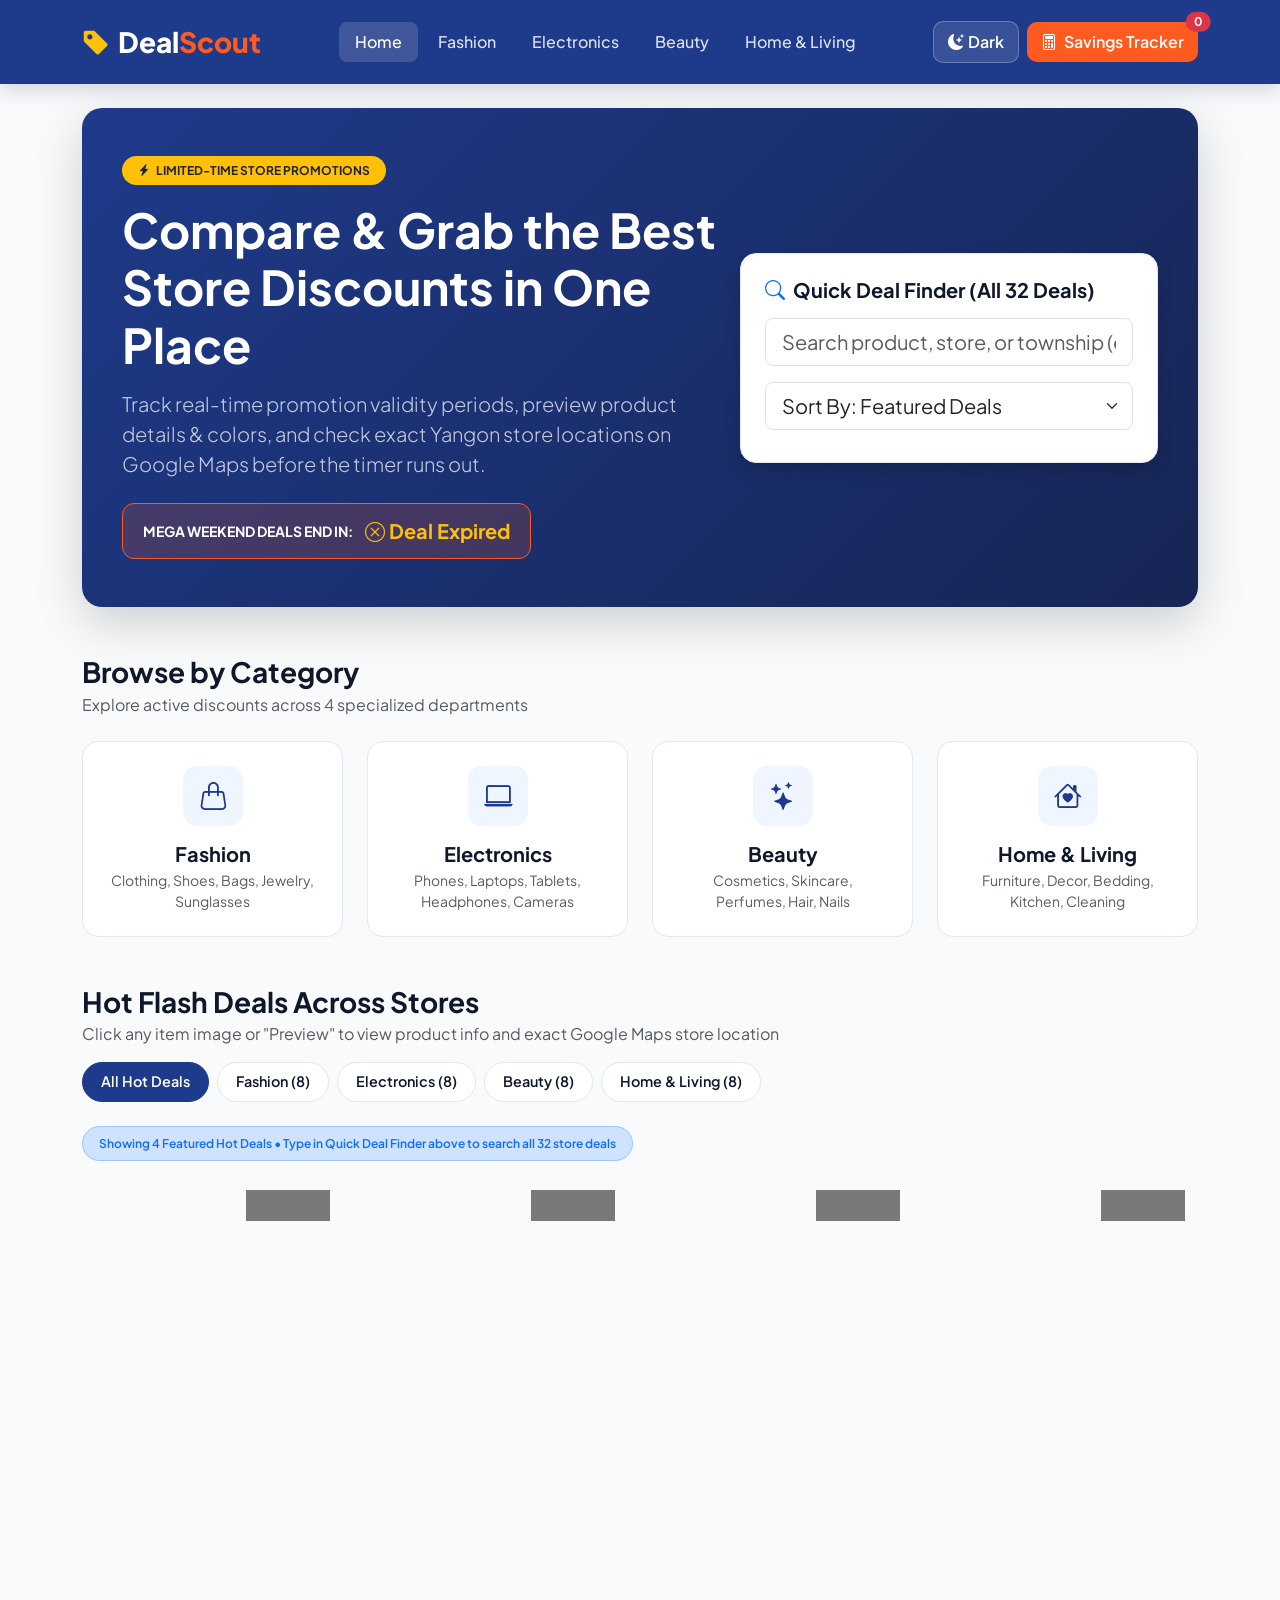
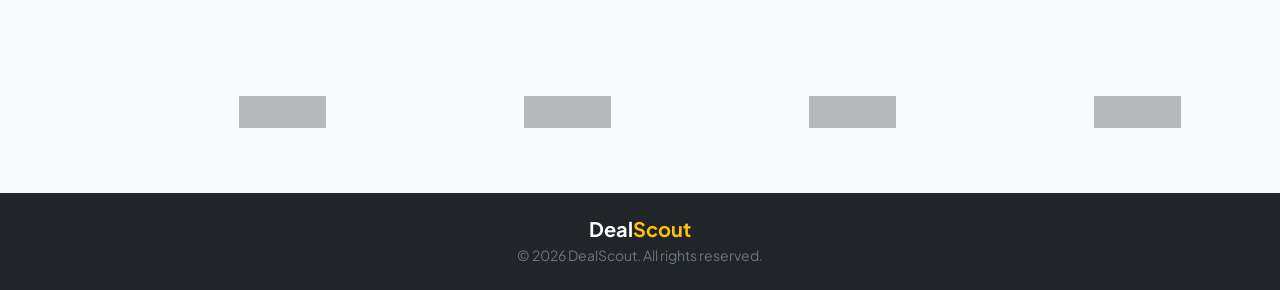
==== commit 30879276: "index.html" ====
--- a/index.html
+++ b/index.html
@@ -1248,7 +1248,7 @@
     <footer class="bg-dark text-white py-4 mt-5">
         <div class="container text-center">
             <h5 class="fw-bold mb-1">Deal<span class="text-warning">Scout</span></h5>
-            <p class="small text-secondary mb-0">Developed by Group 1 • GUSTO College Web Design Competition 2026</p>
+            <p class="small text-secondary mb-0">© 2026 DealScout. All rights reserved.</p>
         </div>
     </footer>
 
@@ -1257,4 +1257,4 @@
     <script src="app.js"></script>
     <script src="js/app.js"></script>
 </body>
-</html>+</html>
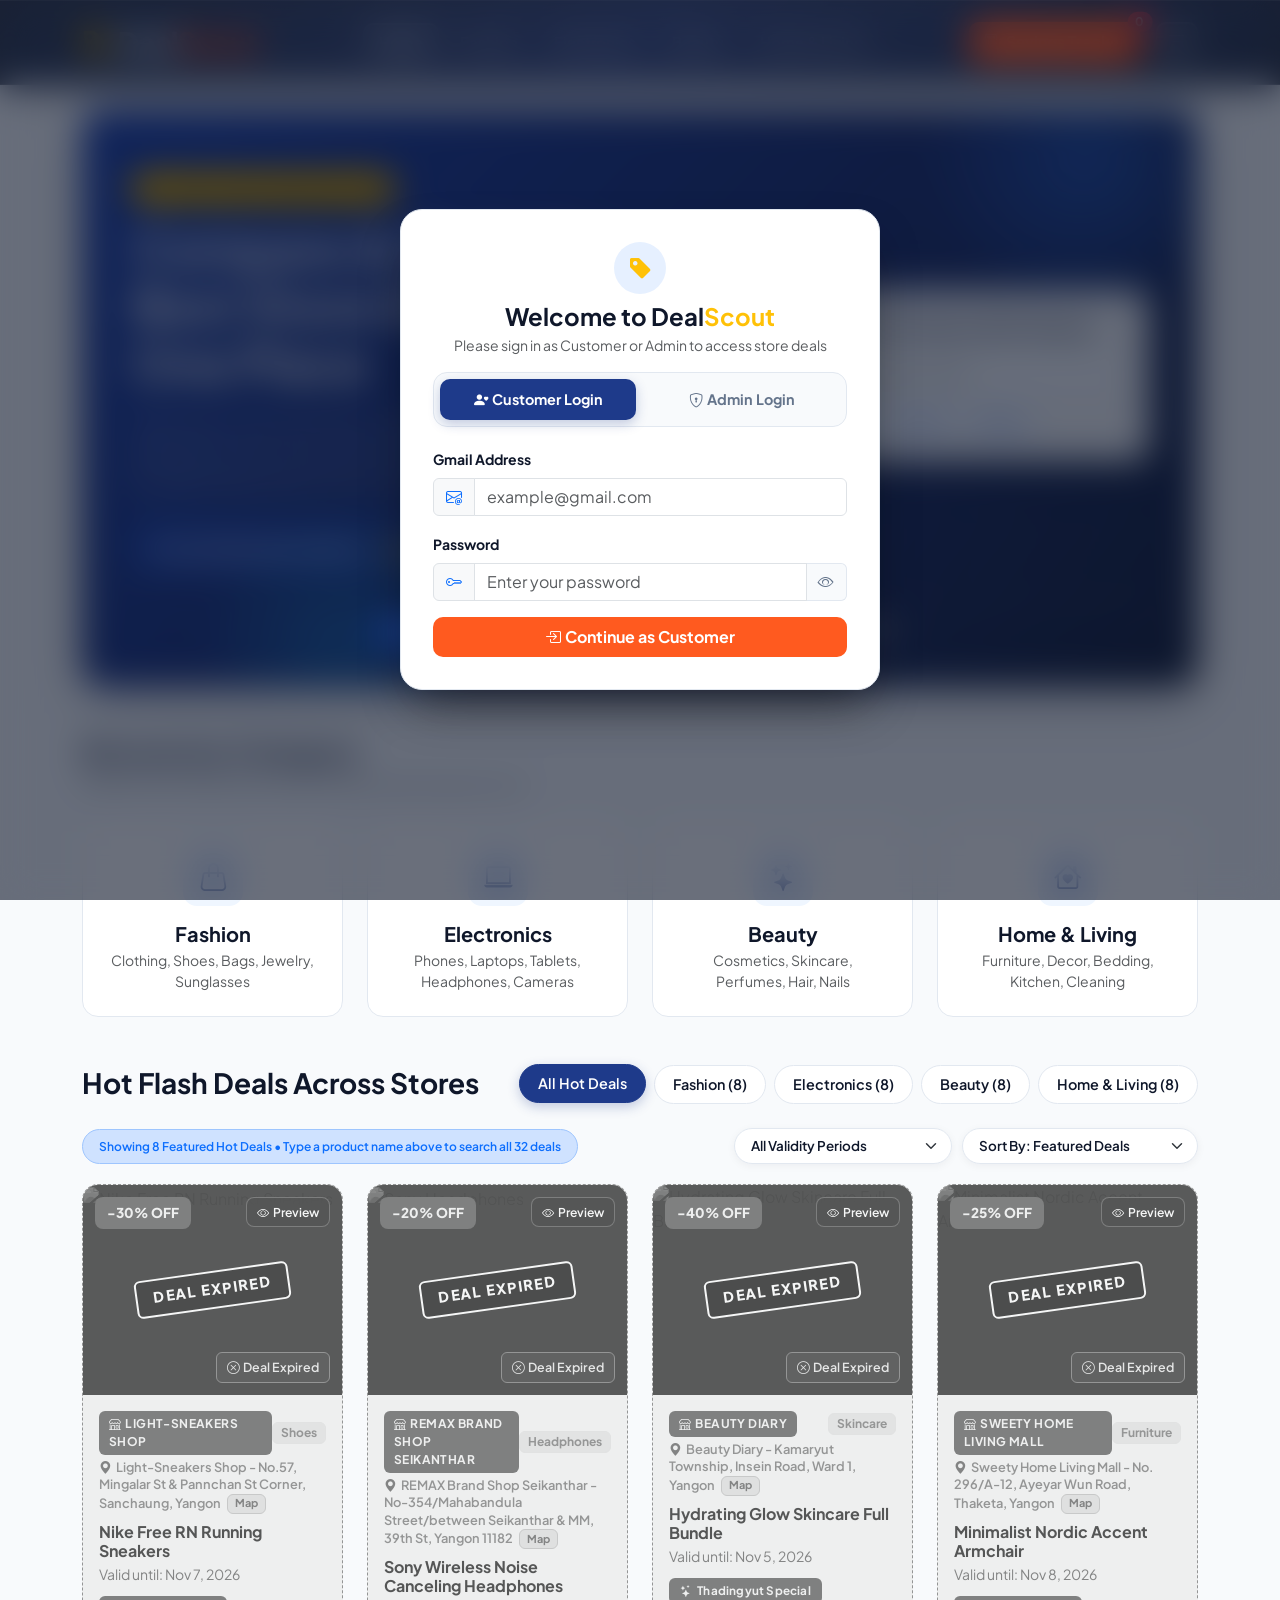
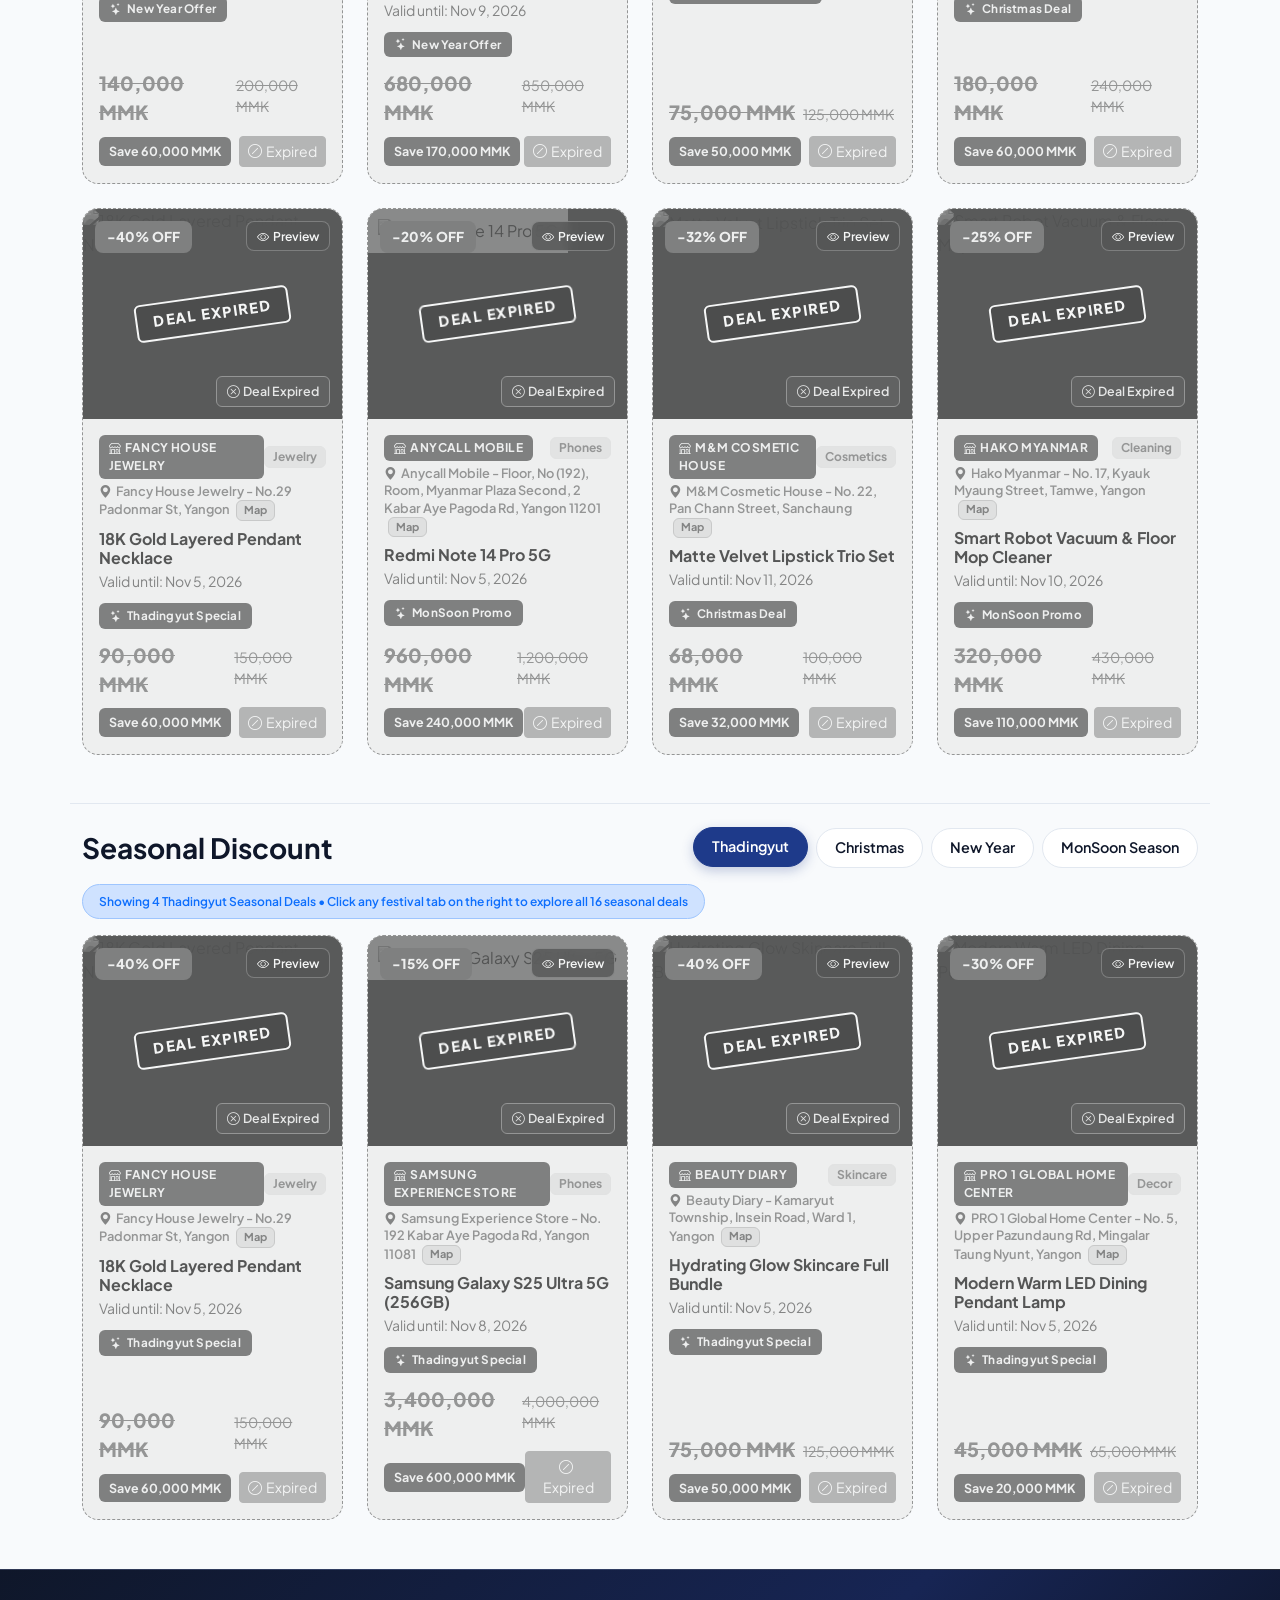
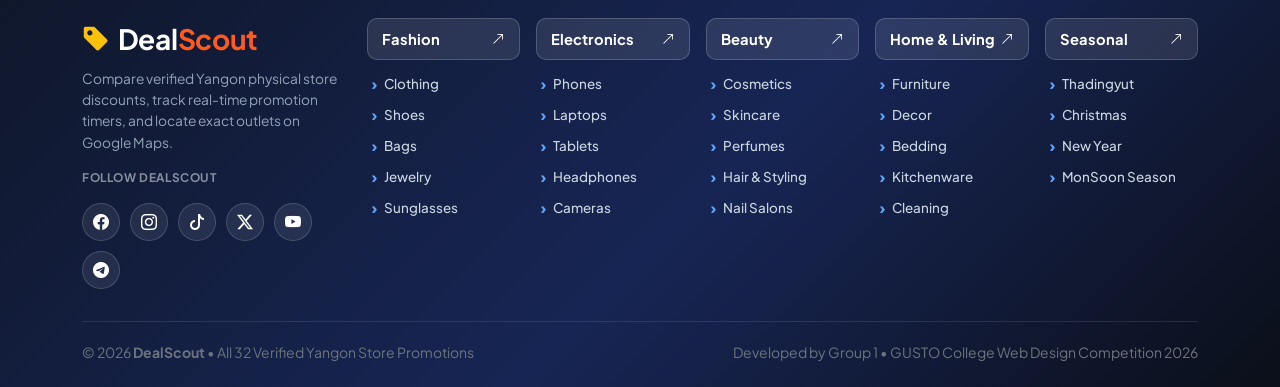
==== commit 9183941d: "index.html" ====
--- a/index.html
+++ b/index.html
@@ -4,15 +4,11 @@
     <meta charset="UTF-8">
     <meta name="viewport" content="width=device-width, initial-scale=1.0">
     <title>DealScout | Centralized Store Discount Hub</title>
-    <!-- Prevent Dark Mode White Flash on Page Load -->
     <script>
         document.documentElement.setAttribute('data-bs-theme', localStorage.getItem('dealScoutTheme') || 'light');
     </script>
-    <!-- Bootstrap 5.3 CSS -->
     <link href="https://cdn.jsdelivr.net/npm/bootstrap@5.3.2/dist/css/bootstrap.min.css" rel="stylesheet">
-    <!-- Bootstrap Icons -->
     <link href="https://cdn.jsdelivr.net/npm/bootstrap-icons@1.11.1/font/bootstrap-icons.css" rel="stylesheet">
-    <!-- Custom CSS -->
     <link rel="stylesheet" href="style.css">
     <link rel="stylesheet" href="css/style.css">
 </head>
--- a/style.css
+++ b/style.css
@@ -39,28 +39,69 @@
     --expired-card-bg: #111827;
 }
 
-html, body {
+html {
+    font-family: 'Plus Jakarta Sans', sans-serif;
+    scroll-behavior: smooth;
+}
+
+body {
     font-family: 'Plus Jakarta Sans', sans-serif;
     background-color: var(--bg-main);
     color: var(--text-dark);
-    overflow-x: hidden;
+    overflow-x: clip;
     width: 100%;
-}
-
-/* Navbar Styling */
+    margin: 0;
+}
+
+body.auth-locked {
+    overflow: hidden !important;
+    height: 100vh !important;
+}
+
+/* Permanently hide the subtitle under Hot Flash Deals Across Stores */
+#dealsSectionSubtitle {
+    display: none !important;
+}
+
+/* ==========================================================================
+   1. DEEP NAVY SUBTLE LIQUID GLASS STICKY NAVBAR & 3-LINE MENU DROPDOWN
+   ========================================================================== */
 .navbar-dealscout {
-    background-color: #1E3A8A !important;
-    box-shadow: 0 4px 20px rgba(15, 23, 42, 0.18);
+    position: sticky !important;
+    top: 0 !important;
+    z-index: 1030 !important;
+    background: linear-gradient(
+        135deg,
+        rgba(15, 23, 42, 0.88) 0%,
+        rgba(23, 37, 84, 0.84) 50%,
+        rgba(15, 23, 42, 0.90) 100%
+    ) !important;
+    backdrop-filter: blur(18px) saturate(165%);
+    -webkit-backdrop-filter: blur(18px) saturate(165%);
+    border-bottom: 1px solid rgba(255, 255, 255, 0.12);
+    box-shadow:
+        inset 0 1px 0 0 rgba(255, 255, 255, 0.14),
+        0 10px 28px -6px rgba(15, 23, 42, 0.32);
+    transition: all 0.3s ease;
 }
 
 [data-bs-theme="dark"] .navbar-dealscout {
-    background-color: #0F172A !important;
-    border-bottom: 1px solid var(--border-color);
+    background: linear-gradient(
+        135deg,
+        rgba(11, 15, 25, 0.88) 0%,
+        rgba(15, 23, 42, 0.86) 50%,
+        rgba(11, 15, 25, 0.90) 100%
+    ) !important;
+    border-bottom: 1px solid rgba(255, 255, 255, 0.08);
+    box-shadow:
+        inset 0 1px 0 0 rgba(255, 255, 255, 0.09),
+        0 10px 28px -6px rgba(0, 0, 0, 0.5);
 }
 
 .navbar-brand {
     color: #FFFFFF !important;
     font-weight: 800;
+    letter-spacing: -0.3px;
 }
 
 .navbar-brand span {
@@ -68,58 +109,708 @@
 }
 
 .nav-link {
-    color: rgba(255, 255, 255, 0.85) !important;
+    color: rgba(255, 255, 255, 0.82) !important;
+    font-weight: 600;
+    transition: all 0.25s ease;
+    padding: 0.45rem 0.95rem !important;
+    border-radius: 10px;
+    border: 1px solid transparent;
+    font-size: 0.92rem;
+    cursor: pointer;
+}
+
+.nav-link:hover, .nav-link.active {
+    color: #FFFFFF !important;
+    background: rgba(255, 255, 255, 0.12);
+    border-color: rgba(255, 255, 255, 0.15);
+    box-shadow: inset 0 1px 0 rgba(255, 255, 255, 0.12);
+}
+
+#themeToggleBtn {
+    display: none !important;
+}
+
+.navbar-dealscout .d-flex.align-items-center {
+    gap: 12px !important;
+}
+
+.navbar-dealscout [data-bs-target="#savingsDrawer"] {
+    order: 1;
+    margin-right: 4px;
+}
+
+.navbar-dealscout #navUnifiedMenuWrapper {
+    order: 2;
+}
+
+.btn-nav-menu-lines {
+    background: rgba(255, 255, 255, 0.11);
+    color: #FFFFFF;
+    border: 1px solid rgba(255, 255, 255, 0.22);
+    box-shadow: inset 0 1px 0 rgba(255, 255, 255, 0.15);
+    border-radius: 10px;
+    width: 42px;
+    height: 40px;
+    display: inline-flex;
+    align-items: center;
+    justify-content: center;
+    font-size: 1.35rem;
+    transition: all 0.2s ease;
+    padding: 0;
+}
+
+.btn-nav-menu-lines:hover,
+.btn-nav-menu-lines:focus {
+    background: rgba(255, 255, 255, 0.22);
+    border-color: rgba(255, 255, 255, 0.35);
+    color: #FFFFFF;
+}
+
+.unified-nav-dropdown {
+    background-color: var(--bg-card) !important;
+    border: 1px solid var(--border-color) !important;
+    border-radius: 16px !important;
+    padding: 8px !important;
+    min-width: 235px !important;
+    box-shadow: 0 18px 38px rgba(15, 23, 42, 0.28) !important;
+    margin-top: 10px !important;
+}
+
+.unified-nav-dropdown .dropdown-item {
+    color: var(--text-dark);
+    font-weight: 600;
+    font-size: 0.88rem;
+    padding: 9px 12px;
+    border-radius: 10px;
+    display: flex;
+    align-items: center;
+    gap: 10px;
+    cursor: pointer;
+    transition: all 0.15s ease;
+}
+
+.unified-nav-dropdown .dropdown-item:hover {
+    background-color: var(--store-tag-bg);
+    color: var(--store-tag-text);
+}
+
+.unified-nav-dropdown .dropdown-item.text-danger:hover {
+    background-color: rgba(220, 38, 38, 0.12);
+    color: #DC2626 !important;
+}
+
+/* ==========================================================================
+   2. 5-SLIDE HERO BANNER CAROUSEL (BLUE BUTTONS & 5-SECOND AUTO SLIDE)
+   ========================================================================== */
+.hero-banner {
+    background: linear-gradient(135deg, #1E3A8A 0%, #172554 55%, #0F172A 100%);
+    color: white;
+    border-radius: 22px;
+    padding: 2.5rem 2.25rem;
+    position: relative;
+    overflow: hidden;
+    z-index: 1;
+    border: 1px solid rgba(255, 255, 255, 0.12);
+}
+
+[data-bs-theme="dark"] .hero-banner {
+    background: linear-gradient(135deg, #1E293B 0%, #0F172A 65%, #090D16 100%);
+    border: 1px solid var(--border-color);
+}
+
+.hero-banner::before {
+    content: "";
+    position: absolute;
+    width: 340px;
+    height: 340px;
+    border-radius: 50%;
+    background: radial-gradient(circle, rgba(59, 130, 246, 0.32) 0%, rgba(59, 130, 246, 0) 70%);
+    top: -120px;
+    right: -60px;
+    z-index: -1;
+    pointer-events: none;
+    animation: heroOrbFloat1 9s ease-in-out infinite alternate;
+}
+
+.hero-banner::after {
+    content: "";
+    position: absolute;
+    width: 300px;
+    height: 300px;
+    border-radius: 50%;
+    background: radial-gradient(circle, rgba(56, 189, 248, 0.28) 0%, rgba(56, 189, 248, 0) 70%);
+    bottom: -110px;
+    left: 10%;
+    z-index: -1;
+    pointer-events: none;
+    animation: heroOrbFloat2 11s ease-in-out infinite alternate;
+}
+
+@keyframes heroOrbFloat1 {
+    0% { transform: translate(0, 0) scale(1); }
+    100% { transform: translate(-45px, 35px) scale(1.15); }
+}
+
+@keyframes heroOrbFloat2 {
+    0% { transform: translate(0, 0) scale(1); }
+    100% { transform: translate(50px, -30px) scale(1.18); }
+}
+
+.hero-slider-stage {
+    position: relative;
+    width: 100%;
+}
+
+.hero-slide-pane {
+    display: none;
+    min-height: 300px;
+    align-items: center;
+    animation: heroSlideFadeIn 0.55s cubic-bezier(0.22, 1, 0.36, 1) both;
+}
+
+.hero-slide-pane.active {
+    display: flex;
+}
+
+@keyframes heroSlideFadeIn {
+    0% {
+        opacity: 0;
+        transform: translateX(18px);
+    }
+    100% {
+        opacity: 1;
+        transform: translateX(0);
+    }
+}
+
+.seasonal-banner-img-frame {
+    position: relative;
+    width: 100%;
+    height: 280px;
+    border-radius: 18px;
+    overflow: hidden;
+    border: 2px solid rgba(255, 255, 255, 0.24);
+    box-shadow: 0 18px 38px rgba(0, 0, 0, 0.35);
+    background: #0F172A;
+}
+
+.seasonal-banner-img-frame img {
+    width: 100%;
+    height: 100%;
+    object-fit: cover;
+    display: block;
+    transition: transform 0.6s ease;
+}
+
+.seasonal-banner-img-frame:hover img {
+    transform: scale(1.04);
+}
+
+/* Blue Hero Banner CTA Button (Replaces Orange on Banner Slides) */
+.btn-hero-blue {
+    background: linear-gradient(135deg, #2563EB 0%, #1D4ED8 100%);
+    color: #FFFFFF !important;
+    border: 1px solid rgba(147, 197, 253, 0.4);
+    border-radius: 12px;
+    padding: 10px 22px;
+    font-weight: 700;
+    box-shadow: 0 8px 22px rgba(37, 99, 235, 0.42);
+    transition: all 0.25s ease;
+}
+
+.btn-hero-blue:hover {
+    background: linear-gradient(135deg, #3B82F6 0%, #2563EB 100%);
+    color: #FFFFFF !important;
+    transform: translateY(-2px);
+    box-shadow: 0 12px 26px rgba(59, 130, 246, 0.55);
+}
+
+/* Hero Slider Dots Navigation Bar (Blue Active Pill) */
+.hero-slider-nav {
+    display: flex;
+    flex-wrap: wrap;
+    align-items: center;
+    justify-content: center;
+    gap: 8px;
+    margin-top: 1.35rem;
+    padding-top: 1rem;
+    border-top: 1px solid rgba(255, 255, 255, 0.14);
+}
+
+.hero-slide-dot {
+    border: 1px solid rgba(255, 255, 255, 0.28);
+    background: rgba(255, 255, 255, 0.1);
+    color: rgba(255, 255, 255, 0.85);
+    font-size: 0.76rem;
+    font-weight: 700;
+    padding: 5px 14px;
+    border-radius: 50px;
+    cursor: pointer;
+    transition: all 0.25s ease;
+}
+
+.hero-slide-dot:hover {
+    background: rgba(255, 255, 255, 0.22);
+    color: #FFFFFF;
+}
+
+.hero-slide-dot.active {
+    background: #2563EB;
+    color: #FFFFFF;
+    border-color: #60A5FA;
+    box-shadow: 0 4px 14px rgba(37, 99, 235, 0.5);
+}
+
+/* ==========================================================================
+   3. SEASONAL DISCOUNT SECTION (BLUE FILTER BUTTONS MATCHING TOP BUTTONS)
+   ========================================================================== */
+.seasonal-section-wrapper {
+    padding-top: 1.5rem;
+    border-top: 1px solid var(--border-color);
+}
+
+.seasonal-filter-btn {
+    border: 1px solid var(--border-color);
+    background: var(--bg-card);
+    color: var(--text-dark);
+    border-radius: 50px;
+    padding: 8px 18px;
+    font-weight: 600;
+    font-size: 0.9rem;
+    transition: all 0.22s ease;
+    white-space: nowrap;
+}
+
+.seasonal-filter-btn:hover,
+.seasonal-filter-btn.active {
+    background-color: #1E3A8A;
+    color: #FFFFFF;
+    border-color: #1E3A8A;
+    transform: translateY(-1px);
+    box-shadow: 0 4px 12px rgba(30, 58, 138, 0.25);
+}
+
+[data-bs-theme="dark"] .seasonal-filter-btn:hover,
+[data-bs-theme="dark"] .seasonal-filter-btn.active {
+    background-color: #3B82F6;
+    color: #FFFFFF;
+    border-color: #3B82F6;
+    box-shadow: 0 4px 12px rgba(59, 130, 246, 0.35);
+}
+
+#seasonalResultCounter {
+    white-space: normal !important;
+    text-align: left;
+    line-height: 1.45;
+    max-width: 100%;
+}
+
+/* Relocated Seasonal Badge inside Card Body */
+.season-body-badge-wrap {
+    margin-top: -6px;
+    margin-bottom: 12px;
+}
+
+.badge-season-tag {
+    display: inline-flex;
+    align-items: center;
+    gap: 5px;
+    background: linear-gradient(135deg, #1E3A8A 0%, #2563EB 100%);
+    color: #FFFFFF;
+    font-size: 0.73rem;
+    font-weight: 700;
+    padding: 4px 11px;
+    border-radius: 6px;
+    letter-spacing: 0.2px;
+    box-shadow: 0 3px 8px rgba(37, 99, 235, 0.22);
+}
+
+[data-bs-theme="dark"] .badge-season-tag {
+    background: linear-gradient(135deg, #2563EB 0%, #1D4ED8 100%);
+    border: 1px solid rgba(147, 197, 253, 0.25);
+}
+
+/* ==========================================================================
+   4. FULL-SCREEN BLURRED LOGIN GATE & MULTI-CATEGORY ONBOARDING OVERLAY
+   ========================================================================== */
+#authGateOverlay {
+    position: fixed;
+    inset: 0;
+    z-index: 2050;
+    background: rgba(15, 23, 42, 0.62);
+    backdrop-filter: blur(18px) saturate(140%);
+    -webkit-backdrop-filter: blur(18px) saturate(140%);
+    display: flex;
+    align-items: center;
+    justify-content: center;
+    padding: 16px;
+    overflow-y: auto;
+}
+
+.auth-glass-card {
+    background: var(--bg-card);
+    color: var(--text-dark);
+    border: 1px solid var(--border-color);
+    border-radius: 22px;
+    width: 100%;
+    max-width: 480px;
+    padding: 2rem;
+    box-shadow: 0 25px 50px -12px rgba(0, 0, 0, 0.45);
+    animation: dealCardFadeUp 0.4s cubic-bezier(0.22, 1, 0.36, 1) both;
+}
+
+.auth-role-tabs {
+    display: grid;
+    grid-template-columns: 1fr 1fr;
+    gap: 8px;
+    background: var(--bg-main);
+    padding: 6px;
+    border-radius: 14px;
+    border: 1px solid var(--border-color);
+    margin-bottom: 1.25rem;
+}
+
+.auth-role-btn {
+    border: none;
+    background: transparent;
+    color: var(--text-muted);
+    font-weight: 700;
+    font-size: 0.9rem;
+    padding: 10px;
+    border-radius: 10px;
+    transition: all 0.2s ease;
+}
+
+.auth-role-btn.active {
+    background: var(--primary-navy);
+    color: #FFFFFF;
+    box-shadow: 0 4px 12px rgba(30, 58, 138, 0.25);
+}
+
+.btn-eye-input {
+    border: 1px solid var(--border-color);
+    border-left: none;
+    background: var(--bg-main);
+    color: var(--text-muted);
+    padding: 0 12px;
+    cursor: pointer;
+}
+
+.btn-eye-input:hover {
+    color: var(--text-dark);
+}
+
+.table-pass-wrap {
+    display: inline-flex;
+    align-items: center;
+    gap: 6px;
+    background: var(--bg-main);
+    border: 1px solid var(--border-color);
+    padding: 3px 10px;
+    border-radius: 8px;
+    font-family: monospace;
+    font-size: 0.85rem;
+}
+
+.btn-table-eye {
+    border: none;
+    background: transparent;
+    color: var(--text-muted);
+    padding: 0 2px;
+    cursor: pointer;
+    font-size: 0.9rem;
+    line-height: 1;
+}
+
+.btn-table-eye:hover {
+    color: var(--accent-orange);
+}
+
+.pref-cat-grid {
+    display: grid;
+    grid-template-columns: 1fr 1fr;
+    gap: 12px;
+}
+
+.pref-cat-item {
+    border: 2px solid var(--border-color);
+    background: var(--bg-main);
+    border-radius: 14px;
+    padding: 14px 10px;
+    text-align: center;
+    cursor: pointer;
+    transition: all 0.2s ease;
+    position: relative;
+    user-select: none;
+}
+
+.pref-cat-item:hover {
+    border-color: var(--primary-navy);
+    transform: translateY(-2px);
+}
+
+.pref-cat-item.selected {
+    border-color: var(--accent-orange);
+    background: rgba(255, 90, 31, 0.08);
+    box-shadow: 0 8px 20px rgba(255, 90, 31, 0.14);
+}
+
+.pref-cat-check {
+    position: absolute;
+    top: 8px;
+    right: 8px;
+    width: 22px;
+    height: 22px;
+    border-radius: 50%;
+    background: var(--border-color);
+    color: transparent;
+    display: flex;
+    align-items: center;
+    justify-content: center;
+    font-size: 0.75rem;
+    transition: all 0.2s ease;
+}
+
+.pref-cat-item.selected .pref-cat-check {
+    background: var(--accent-orange);
+    color: #FFFFFF;
+}
+
+.personalized-pref-bar {
+    background: linear-gradient(90deg, rgba(30, 58, 138, 0.09) 0%, rgba(59, 130, 246, 0.09) 100%);
+    border: 1px solid var(--border-color);
+    border-radius: 12px;
+    padding: 10px 16px;
+}
+
+/* ==========================================================================
+   5. BAR CHART & ADMIN ANALYTICS DASHBOARD STYLING
+   ========================================================================== */
+.analytics-panel-card {
+    background: var(--bg-card);
+    border: 1px solid var(--border-color);
+    border-radius: 18px;
+    padding: 1.5rem;
+    box-shadow: 0 10px 25px rgba(15, 23, 42, 0.05);
+}
+
+.kpi-stat-card {
+    background: var(--bg-card);
+    border: 1px solid var(--border-color);
+    border-radius: 16px;
+    padding: 1.25rem;
+    display: flex;
+    align-items: center;
+    gap: 1rem;
+    box-shadow: 0 6px 18px rgba(15, 23, 42, 0.04);
+}
+
+.kpi-icon-box {
+    width: 54px;
+    height: 54px;
+    border-radius: 14px;
+    display: flex;
+    align-items: center;
+    justify-content: center;
+    font-size: 1.5rem;
+    flex-shrink: 0;
+}
+
+.month-switch-btn {
+    border: 1px solid var(--border-color);
+    background: var(--bg-card);
+    color: var(--text-dark);
+    font-weight: 700;
+    padding: 8px 20px;
+    border-radius: 50px;
+    transition: all 0.2s ease;
+}
+
+.month-switch-btn.active {
+    background: var(--primary-navy);
+    color: #FFFFFF;
+    border-color: var(--primary-navy);
+    box-shadow: 0 4px 14px rgba(30, 58, 138, 0.3);
+}
+
+[data-bs-theme="dark"] .month-switch-btn.active {
+    background: #3B82F6;
+    border-color: #3B82F6;
+}
+
+.v-chart-stage {
+    display: flex;
+    align-items: flex-end;
+    justify-content: space-around;
+    height: 230px;
+    padding: 24px 12px 12px;
+    border-bottom: 2px solid var(--border-color);
+    gap: 14px;
+}
+
+.v-bar-col {
+    flex: 1;
+    max-width: 110px;
+    display: flex;
+    flex-direction: column;
+    align-items: center;
+    height: 100%;
+    justify-content: flex-end;
+}
+
+.v-bar-fill {
+    width: 100%;
+    max-width: 56px;
+    border-radius: 10px 10px 0 0;
+    transition: height 0.6s cubic-bezier(0.22, 1, 0.36, 1);
+    position: relative;
+    min-height: 12px;
+}
+
+.v-bar-val {
+    font-weight: 800;
+    font-size: 0.86rem;
+    margin-bottom: 6px;
+    color: var(--text-dark);
+}
+
+.h-bar-row {
+    margin-bottom: 14px;
+}
+
+.h-bar-track {
+    width: 100%;
+    height: 14px;
+    background: var(--bg-main);
+    border: 1px solid var(--border-color);
+    border-radius: 50px;
+    overflow: hidden;
+}
+
+.h-bar-fill {
+    height: 100%;
+    border-radius: 50px;
+    transition: width 0.6s cubic-bezier(0.22, 1, 0.36, 1);
+}
+
+/* ==========================================================================
+   6. SEARCH BOX, CARDS & PREVIEW MODAL
+   ========================================================================== */
+.finder-box {
+    background: rgba(255, 255, 255, 0.96);
+    backdrop-filter: blur(16px);
+    -webkit-backdrop-filter: blur(16px);
+    color: var(--text-dark);
+    border: 1px solid rgba(255, 255, 255, 0.45);
+    box-shadow: 0 20px 40px rgba(15, 23, 42, 0.22) !important;
+    transition: transform 0.3s ease, box-shadow 0.3s ease;
+}
+
+[data-bs-theme="dark"] .finder-box {
+    background: rgba(30, 41, 59, 0.92);
+    border: 1px solid rgba(255, 255, 255, 0.1);
+}
+
+.modern-search-input-wrap {
+    position: relative;
+    display: flex;
+    align-items: center;
+}
+
+.modern-search-icon {
+    position: absolute;
+    left: 16px;
+    color: var(--primary-navy);
+    font-size: 1.1rem;
+    pointer-events: none;
+    z-index: 2;
+}
+
+[data-bs-theme="dark"] .modern-search-icon {
+    color: #60A5FA;
+}
+
+.modern-search-input-wrap #searchInput {
+    padding-left: 44px !important;
+    padding-right: 40px !important;
+    height: 50px;
+    border-radius: 12px !important;
+    border: 1.5px solid var(--border-color) !important;
+    background-color: var(--bg-main) !important;
+    color: var(--text-dark) !important;
+    font-size: 0.96rem;
     font-weight: 500;
     transition: all 0.2s ease;
-    padding: 0.5rem 1rem !important;
-    border-radius: 8px;
-}
-
-.nav-link:hover, .nav-link.active {
-    color: #FFFFFF !important;
-    background-color: rgba(255, 255, 255, 0.15);
-}
-
-/* Theme Toggle Button */
-.btn-theme-toggle {
-    background: rgba(255, 255, 255, 0.12);
-    color: #FFFFFF;
-    border: 1px solid rgba(255, 255, 255, 0.25);
-    border-radius: 10px;
-    padding: 8px 14px;
+}
+
+.modern-search-input-wrap #searchInput:focus {
+    border-color: #2563EB !important;
+    background-color: var(--bg-card) !important;
+    box-shadow: 0 0 0 4px rgba(37, 99, 235, 0.16) !important;
+}
+
+.search-clear-btn {
+    position: absolute;
+    right: 12px;
+    background: var(--border-color);
+    color: var(--text-dark);
+    border: none;
+    width: 24px;
+    height: 24px;
+    border-radius: 50%;
+    display: inline-flex;
+    align-items: center;
+    justify-content: center;
+    font-size: 0.72rem;
+    cursor: pointer;
+    transition: all 0.15s ease;
+    z-index: 2;
+}
+
+.search-clear-btn:hover {
+    background: #2563EB;
+    color: #FFFFFF;
+}
+
+.popular-tags-row {
+    display: flex;
+    flex-wrap: wrap;
+    align-items: center;
+    gap: 6px;
+    margin-top: 12px;
+}
+
+.popular-label {
+    font-size: 0.78rem;
+    font-weight: 700;
+    color: var(--text-muted);
+    margin-right: 2px;
+}
+
+.popular-tag-btn {
+    background: var(--store-tag-bg);
+    color: var(--store-tag-text);
+    border: 1px solid rgba(59, 130, 246, 0.22);
+    border-radius: 50px;
+    padding: 3px 12px;
+    font-size: 0.78rem;
     font-weight: 600;
+    cursor: pointer;
     transition: all 0.2s ease;
 }
 
-.btn-theme-toggle:hover {
-    background: rgba(255, 255, 255, 0.25);
-    color: #FFFFFF;
-}
-
-/* Hero Banner */
-.hero-banner {
-    background: linear-gradient(135deg, #1E3A8A 0%, #172554 100%);
-    color: white;
-    border-radius: 20px;
-    padding: 3rem 2.5rem;
-    position: relative;
-    overflow: hidden;
-}
-
-[data-bs-theme="dark"] .hero-banner {
-    background: linear-gradient(135deg, #1E293B 0%, #0F172A 100%);
-    border: 1px solid var(--border-color);
-}
-
-.finder-box {
-    background-color: var(--bg-card);
-    color: var(--text-dark);
-    border: 1px solid var(--border-color);
+.popular-tag-btn:hover,
+.popular-tag-btn.active {
+    background: #2563EB;
+    color: #FFFFFF;
+    border-color: #2563EB;
+    transform: translateY(-1px);
 }
 
 .flash-timer-box {
-    background: rgba(255, 90, 31, 0.18);
-    border: 1px solid var(--accent-orange);
+    background: rgba(37, 99, 235, 0.22);
+    backdrop-filter: blur(8px);
+    border: 1px solid rgba(96, 165, 250, 0.55);
     border-radius: 12px;
     padding: 12px 20px;
     display: inline-flex;
@@ -127,9 +818,71 @@
     align-items: center;
     gap: 8px 12px;
     max-width: 100%;
-}
-
-/* Category Cards */
+    box-shadow: 0 8px 20px rgba(15, 23, 42, 0.2);
+}
+
+.deals-ResultAndControls-bar {
+    display: flex;
+    flex-wrap: wrap;
+    justify-content: space-between;
+    align-items: center;
+    gap: 12px;
+    margin-bottom: 1.25rem;
+}
+
+#liveResultCounter {
+    white-space: normal !important;
+    text-align: left;
+    line-height: 1.45;
+    max-width: 100%;
+}
+
+.deal-dropdowns-group {
+    display: flex;
+    flex-wrap: wrap;
+    align-items: center;
+    gap: 10px;
+    margin-left: auto;
+}
+
+.control-select-wrapper {
+    position: relative;
+    display: inline-flex;
+    align-items: center;
+}
+
+.deal-control-select {
+    padding-left: 16px !important;
+    padding-right: 32px !important;
+    padding-top: 7px !important;
+    padding-bottom: 7px !important;
+    border-radius: 50px !important;
+    border: 1px solid var(--border-color) !important;
+    background-color: var(--bg-card) !important;
+    color: var(--text-dark) !important;
+    font-size: 0.84rem !important;
+    font-weight: 600 !important;
+    cursor: pointer;
+    box-shadow: 0 2px 8px rgba(15, 23, 42, 0.05);
+    transition: all 0.2s ease;
+    min-width: 175px;
+}
+
+@keyframes dealCardFadeUp {
+    0% {
+        opacity: 0;
+        transform: translateY(28px) scale(0.97);
+    }
+    100% {
+        opacity: 1;
+        transform: translateY(0) scale(1);
+    }
+}
+
+.deal-col.card-reveal-anim {
+    animation: dealCardFadeUp 0.52s cubic-bezier(0.22, 1, 0.36, 1) both;
+}
+
 .cat-card {
     background: var(--bg-card);
     border-radius: 16px;
@@ -138,18 +891,19 @@
     text-decoration: none;
     color: var(--text-dark);
     border: 1px solid var(--border-color);
-    transition: transform 0.3s ease, border-color 0.3s ease, box-shadow 0.3s ease;
+    transition: transform 0.3s cubic-bezier(0.22, 1, 0.36, 1), border-color 0.3s ease, box-shadow 0.3s ease;
     display: flex;
     flex-direction: column;
     align-items: center;
     justify-content: center;
     height: 100%;
+    animation: dealCardFadeUp 0.55s cubic-bezier(0.22, 1, 0.36, 1) both;
 }
 
 .cat-card:hover {
-    transform: translateY(-6px);
+    transform: translateY(-7px);
     border-color: var(--accent-orange);
-    box-shadow: 0 12px 24px rgba(15, 23, 42, 0.12);
+    box-shadow: 0 14px 28px rgba(15, 23, 42, 0.12);
 }
 
 .cat-icon {
@@ -163,15 +917,15 @@
     justify-content: center;
     font-size: 1.75rem;
     margin-bottom: 1rem;
-    transition: background-color 0.3s ease, color 0.3s ease;
+    transition: background-color 0.3s ease, color 0.3s ease, transform 0.3s ease;
 }
 
 .cat-card:hover .cat-icon {
     background-color: var(--accent-orange);
     color: white;
-}
-
-/* Filter Bar & Buttons */
+    transform: scale(1.08) rotate(-4deg);
+}
+
 .filter-bar-box {
     background-color: var(--bg-card);
     border: 1px solid var(--border-color);
@@ -185,7 +939,7 @@
     padding: 8px 18px;
     font-weight: 600;
     font-size: 0.9rem;
-    transition: background-color 0.2s ease, color 0.2s ease, border-color 0.2s ease;
+    transition: all 0.22s ease;
     white-space: nowrap;
 }
 
@@ -193,6 +947,8 @@
     background-color: #1E3A8A;
     color: white;
     border-color: #1E3A8A;
+    transform: translateY(-1px);
+    box-shadow: 0 4px 12px rgba(30, 58, 138, 0.25);
 }
 
 [data-bs-theme="dark"] .filter-btn:hover,
@@ -200,30 +956,24 @@
     background-color: #3B82F6;
     color: white;
     border-color: #3B82F6;
-}
-
-#liveResultCounter {
-    white-space: normal !important;
-    text-align: left;
-    line-height: 1.45;
-    max-width: 100%;
-}
-
-/* Product Deal Cards */
+    box-shadow: 0 4px 12px rgba(59, 130, 246, 0.35);
+}
+
 .deal-card {
     background: var(--bg-card);
     border-radius: 16px;
     border: 1px solid var(--border-color);
     overflow: hidden;
-    transition: transform 0.3s ease, box-shadow 0.3s ease, filter 0.3s ease;
+    transition: transform 0.32s cubic-bezier(0.22, 1, 0.36, 1), box-shadow 0.32s ease, border-color 0.32s ease, filter 0.3s ease;
     height: 100%;
     display: flex;
     flex-direction: column;
 }
 
 .deal-card:hover {
-    transform: translateY(-6px);
-    box-shadow: 0 16px 32px rgba(15, 23, 42, 0.15);
+    transform: translateY(-7px);
+    border-color: rgba(255, 90, 31, 0.45);
+    box-shadow: 0 18px 36px rgba(15, 23, 42, 0.14);
 }
 
 .deal-img-wrapper {
@@ -238,7 +988,7 @@
     width: 100%;
     height: 100%;
     object-fit: cover;
-    transition: transform 0.4s ease;
+    transition: transform 0.45s cubic-bezier(0.22, 1, 0.36, 1);
 }
 
 .deal-img-wrapper img.img-contain-mode {
@@ -248,16 +998,15 @@
 }
 
 .deal-card:hover .deal-img-wrapper img {
-    transform: scale(1.06);
-}
-
-/* Quick Preview Floating Button on Card Image */
+    transform: scale(1.07);
+}
+
 .btn-quick-preview-overlay {
     position: absolute;
     top: 12px;
     right: 12px;
     background: rgba(15, 23, 42, 0.78);
-    backdrop-filter: blur(4px);
+    backdrop-filter: blur(6px);
     color: #FFFFFF;
     border: 1px solid rgba(255, 255, 255, 0.25);
     font-size: 0.76rem;
@@ -271,7 +1020,7 @@
 .btn-quick-preview-overlay:hover {
     background: var(--primary-navy);
     color: #FFFFFF;
-    transform: scale(1.05);
+    transform: scale(1.06);
 }
 
 .badge-discount {
@@ -307,7 +1056,6 @@
     z-index: 2;
 }
 
-/* Logic 5: Urgent Ending Soon (< 24 Hours) Alert */
 .badge-timer.ending-soon {
     background: linear-gradient(135deg, #DC2626 0%, #991B1B 100%);
     color: #FFFFFF;
@@ -321,9 +1069,6 @@
     border: 1px solid #64748B;
 }
 
-/* ==========================================================================
-   EXPIRED PRODUCT BLACK & WHITE (MONOCHROME) STYLING ON CARDS ONLY
-   ========================================================================== */
 .deal-card.deal-expired {
     filter: grayscale(100%) contrast(0.92);
     background-color: var(--expired-card-bg);
@@ -334,6 +1079,7 @@
 .deal-card.deal-expired:hover {
     transform: none;
     box-shadow: none;
+    border-color: #64748B;
 }
 
 .deal-card.deal-expired .deal-img-wrapper img {
@@ -367,8 +1113,9 @@
 
 .deal-card.deal-expired .badge-discount,
 .deal-card.deal-expired .store-tag,
-.deal-card.deal-expired .savings-pill {
-    background-color: #475569 !important;
+.deal-card.deal-expired .savings-pill,
+.deal-card.deal-expired .badge-season-tag {
+    background: #475569 !important;
     color: #F1F5F9 !important;
     box-shadow: none !important;
 }
@@ -378,7 +1125,6 @@
     text-decoration: line-through;
 }
 
-/* Card Store & Price Elements */
 .store-tag {
     font-size: 0.75rem;
     font-weight: 700;
@@ -434,13 +1180,14 @@
     border: none;
     border-radius: 10px;
     padding: 8px 14px;
-    transition: background-color 0.2s ease;
+    transition: background-color 0.2s ease, transform 0.15s ease;
     white-space: nowrap;
 }
 
 .btn-accent:hover {
     background-color: var(--accent-orange-hover);
     color: white;
+    transform: translateY(-1px);
 }
 
 .empty-state-box {
@@ -448,9 +1195,25 @@
     border: 1px solid var(--border-color);
 }
 
-/* ==========================================================================
-   PRODUCT PREVIEW MODAL (NO EMPTY GAP + LARGER GOOGLE MAP + NO SCROLLBAR)
-   ========================================================================== */
+/* SMOOTH SPRING MODAL ANIMATION & BLURRED BACKDROP */
+.modal-backdrop.show {
+    opacity: 1 !important;
+    background-color: rgba(15, 23, 42, 0.58) !important;
+    backdrop-filter: blur(7px);
+    -webkit-backdrop-filter: blur(7px);
+}
+
+#productPreviewModal.modal.fade .modal-dialog {
+    transform: scale(0.88) translateY(24px);
+    opacity: 0;
+    transition: transform 0.36s cubic-bezier(0.34, 1.56, 0.64, 1), opacity 0.22s ease;
+}
+
+#productPreviewModal.modal.show .modal-dialog {
+    transform: scale(1) translateY(0);
+    opacity: 1;
+}
+
 #productPreviewModal {
     scrollbar-width: none;
     -ms-overflow-style: none;
@@ -473,11 +1236,12 @@
     background-color: var(--bg-card);
     color: var(--text-dark);
     border: 1px solid var(--border-color);
-    border-radius: 18px;
+    border-radius: 20px;
     overflow: hidden;
     max-height: 95vh;
     display: flex;
     flex-direction: column;
+    box-shadow: 0 25px 50px -12px rgba(15, 23, 42, 0.4) !important;
 }
 
 #productPreviewModal .modal-body {
@@ -509,7 +1273,6 @@
     padding: 10px;
 }
 
-/* Circular Color Swatches */
 .color-swatch-list {
     display: flex;
     flex-wrap: wrap;
@@ -529,7 +1292,7 @@
 }
 
 .color-swatch:hover {
-    transform: scale(1.1);
+    transform: scale(1.12);
 }
 
 .color-swatch.active {
@@ -537,7 +1300,6 @@
     outline-offset: 2px;
 }
 
-/* Informational Size Tags */
 .size-info-tag {
     display: inline-block;
     background: var(--bg-main);
@@ -549,7 +1311,6 @@
     font-weight: 600;
 }
 
-/* Store Availability & Expanded Google Map Box */
 .store-availability-box {
     background: var(--bg-main);
     border: 1px solid var(--border-color);
@@ -567,14 +1328,16 @@
 }
 
 /* ==========================================================================
-   RESPONSIVE MEDIA QUERIES (ALL DEVICES: LAPTOP, TABLET, MOBILE)
+   7. RESPONSIVE MEDIA QUERIES (ALL DEVICES: DESKTOP, TABLET, MOBILE)
    ========================================================================== */
 @media (max-width: 991.98px) {
     .navbar-collapse {
-        background: rgba(15, 23, 42, 0.25);
+        background: rgba(15, 23, 42, 0.65);
+        backdrop-filter: blur(14px);
+        -webkit-backdrop-filter: blur(14px);
         margin-top: 12px;
         padding: 16px;
-        border-radius: 12px;
+        border-radius: 14px;
         border: 1px solid rgba(255, 255, 255, 0.12);
     }
 
@@ -584,17 +1347,19 @@
 
     .navbar-collapse .d-flex {
         width: 100%;
-        justify-content: flex-start;
+        justify-content: space-between;
+        flex-wrap: wrap;
         padding-top: 10px;
         border-top: 1px solid rgba(255, 255, 255, 0.15);
     }
 
-    .navbar-collapse .btn-accent {
-        margin-right: 12px;
-    }
-
     .hero-banner {
-        padding: 2.25rem 1.75rem;
+        padding: 2rem 1.5rem;
+    }
+
+    .seasonal-banner-img-frame {
+        height: 220px;
+        margin-top: 10px;
     }
 
     #productPreviewModal .modal-dialog {
@@ -613,19 +1378,35 @@
 
 @media (max-width: 767.98px) {
     .hero-banner {
-        padding: 1.5rem 1.25rem !important;
+        padding: 1.35rem 1.15rem !important;
         border-radius: 16px;
     }
 
     .hero-banner h1.display-5,
     .hero-banner h1.display-6 {
-        font-size: 1.65rem;
+        font-size: 1.5rem;
         line-height: 1.3;
     }
 
     .hero-banner p.lead {
-        font-size: 0.95rem;
-        margin-bottom: 1.25rem !important;
+        font-size: 0.9rem;
+        margin-bottom: 1rem !important;
+    }
+
+    .seasonal-banner-img-frame {
+        height: 185px;
+        border-radius: 14px;
+    }
+
+    .hero-slider-nav {
+        gap: 6px;
+        margin-top: 1rem;
+        padding-top: 0.75rem;
+    }
+
+    .hero-slide-dot {
+        font-size: 0.7rem;
+        padding: 4px 10px;
     }
 
     .flash-timer-box {
@@ -639,13 +1420,22 @@
     }
 
     .finder-box {
-        padding: 1.25rem !important;
-    }
-
-    .finder-box .form-control-lg,
-    .finder-box .form-select-lg {
-        font-size: 0.95rem;
-        padding: 0.6rem 0.85rem;
+        padding: 1.15rem !important;
+    }
+
+    .deal-dropdowns-group {
+        width: 100%;
+        justify-content: space-between;
+    }
+
+    .control-select-wrapper {
+        flex: 1 1 calc(50% - 6px);
+    }
+
+    .deal-control-select {
+        width: 100%;
+        min-width: 0;
+        font-size: 0.78rem !important;
     }
 
     .cat-card {
@@ -675,6 +1465,7 @@
     }
 
     #dealsSection .d-flex.flex-wrap.gap-2,
+    #seasonalDiscountSection .d-flex.flex-wrap.gap-2,
     .filter-bar-box .d-flex.flex-wrap.gap-2 {
         flex-wrap: nowrap !important;
         overflow-x: auto;
@@ -685,29 +1476,22 @@
     }
 
     #dealsSection .d-flex.flex-wrap.gap-2::-webkit-scrollbar,
+    #seasonalDiscountSection .d-flex.flex-wrap.gap-2::-webkit-scrollbar,
     .filter-bar-box .d-flex.flex-wrap.gap-2::-webkit-scrollbar {
         display: none;
     }
 
-    .filter-btn {
+    .filter-btn,
+    .seasonal-filter-btn {
         padding: 6px 14px;
         font-size: 0.82rem;
         flex: 0 0 auto;
     }
 
-    h3.fw-bold {
-        font-size: 1.35rem;
-    }
-
-    .deal-img-wrapper {
-        height: 195px;
-    }
-
-    .price-new {
-        font-size: 1.12rem;
-    }
-
-    /* Mobile Responsive Modal */
+    .auth-glass-card {
+        padding: 1.35rem;
+    }
+
     #productPreviewModal .modal-dialog {
         margin: 6px auto;
         width: calc(100% - 12px);
@@ -732,76 +1516,148 @@
         border-radius: 10px;
     }
 
-    #previewTitle {
-        font-size: 1.05rem;
-        line-height: 1.25;
-    }
-
-    #previewPriceNew {
-        font-size: 1.2rem !important;
-    }
-
-    .color-swatch {
-        width: 28px;
-        height: 28px;
-    }
-
-    #previewSaveBtn {
-        font-size: 0.88rem;
-        padding: 8px 12px;
-    }
-
-    .store-availability-box {
-        padding: 8px 10px;
-    }
-
     .store-map-frame {
         height: 185px;
     }
 }
 
-@media (max-width: 575.98px) {
-    .container {
-        padding-left: 14px;
-        padding-right: 14px;
-    }
-
-    .navbar-brand.fs-3 {
-        font-size: 1.4rem !important;
-    }
-
-    .navbar-collapse .d-flex {
-        flex-direction: row;
-        gap: 10px !important;
-    }
-
-    .navbar-collapse .btn-theme-toggle {
-        flex: 0 0 auto;
-    }
-
-    .navbar-collapse .btn-accent {
-        flex: 1 1 auto;
-        text-align: center;
-    }
-
-    .deal-card .mt-auto .d-flex.justify-content-between {
-        flex-wrap: wrap;
-        gap: 8px;
-    }
-
-    .offcanvas-end {
-        width: 100% !important;
-        max-width: 100vw;
-    }
-
-    #dealScoutToastContainer {
-        left: 0;
-        right: 0;
-        width: 100%;
-        padding: 12px !important;
-    }
-
-    #dealScoutToastContainer .toast {
-        width: 100%;
-    }
-}+/* ==========================================================================
+   CROSS-NAVIGATION MEGA FOOTER & SOCIAL MEDIA ICONS
+   ========================================================================== */
+.dealscout-mega-footer {
+    background: linear-gradient(135deg, #0F172A 0%, #172554 55%, #0B0F19 100%) !important;
+    color: #F8FAFC;
+    border-top: 1px solid rgba(255, 255, 255, 0.12);
+    position: relative;
+    overflow: hidden;
+}
+
+.footer-brand-desc {
+    color: #94A3B8;
+    font-size: 0.86rem;
+    line-height: 1.55;
+    max-width: 340px;
+}
+
+/* Social Media Circular Buttons */
+.footer-social-list {
+    display: flex;
+    flex-wrap: wrap;
+    gap: 10px;
+    margin-top: 1rem;
+}
+
+.footer-social-btn {
+    width: 38px;
+    height: 38px;
+    border-radius: 50%;
+    background: rgba(255, 255, 255, 0.08);
+    border: 1px solid rgba(255, 255, 255, 0.16);
+    color: #FFFFFF;
+    display: inline-flex;
+    align-items: center;
+    justify-content: center;
+    font-size: 1rem;
+    text-decoration: none;
+    transition: all 0.25s ease;
+}
+
+.footer-social-btn:hover {
+    background: #2563EB;
+    border-color: #60A5FA;
+    color: #FFFFFF;
+    transform: translateY(-3px);
+    box-shadow: 0 6px 16px rgba(37, 99, 235, 0.45);
+}
+
+/* Big Main Category Nav Button in Footer */
+.footer-main-nav-btn {
+    display: inline-flex;
+    align-items: center;
+    justify-content: space-between;
+    width: 100%;
+    background: rgba(255, 255, 255, 0.1);
+    border: 1px solid rgba(255, 255, 255, 0.18);
+    color: #FFFFFF !important;
+    font-weight: 700;
+    font-size: 0.92rem;
+    padding: 9px 14px;
+    border-radius: 10px;
+    text-decoration: none;
+    margin-bottom: 12px;
+    transition: all 0.22s ease;
+}
+
+.footer-main-nav-btn:hover {
+    background: #2563EB;
+    border-color: #60A5FA;
+    color: #FFFFFF !important;
+    transform: translateY(-2px);
+    box-shadow: 0 6px 16px rgba(37, 99, 235, 0.35);
+}
+
+/* Sub-Category List Links under Main Footer Button */
+.footer-subnav-list {
+    list-style: none;
+    padding-left: 4px;
+    margin-bottom: 0;
+}
+
+.footer-subnav-list li {
+    margin-bottom: 7px;
+}
+
+.footer-subnav-link {
+    color: #CBD5E1;
+    font-size: 0.84rem;
+    font-weight: 500;
+    text-decoration: none;
+    display: inline-flex;
+    align-items: center;
+    gap: 6px;
+    transition: all 0.2s ease;
+    cursor: pointer;
+}
+
+.footer-subnav-link::before {
+    content: "›";
+    color: #60A5FA;
+    font-weight: 800;
+    font-size: 1rem;
+    line-height: 1;
+    transition: transform 0.2s ease;
+}
+
+.footer-subnav-link:hover {
+    color: #FFFFFF;
+    transform: translateX(4px);
+}
+
+.footer-subnav-link:hover::before {
+    color: var(--accent-orange);
+    transform: translateX(2px);
+}
+
+.footer-bottom-bar {
+    border-top: 1px solid rgba(255, 255, 255, 0.1);
+    padding-top: 1.25rem;
+    margin-top: 2rem;
+}
+
+/* ==========================================================================
+   FINAL FIXES: EQUAL ADMIN KPI CARDS & PREVIEW MODAL SEASONAL BADGE
+   ========================================================================== */
+.kpi-stat-card {
+    height: 100%;
+    min-height: 92px;
+}
+
+.kpi-stat-card .text-muted.small {
+    white-space: nowrap;
+    overflow: hidden;
+    text-overflow: ellipsis;
+}
+
+#previewSeasonBadgeWrap {
+    margin-bottom: 10px;
+}
